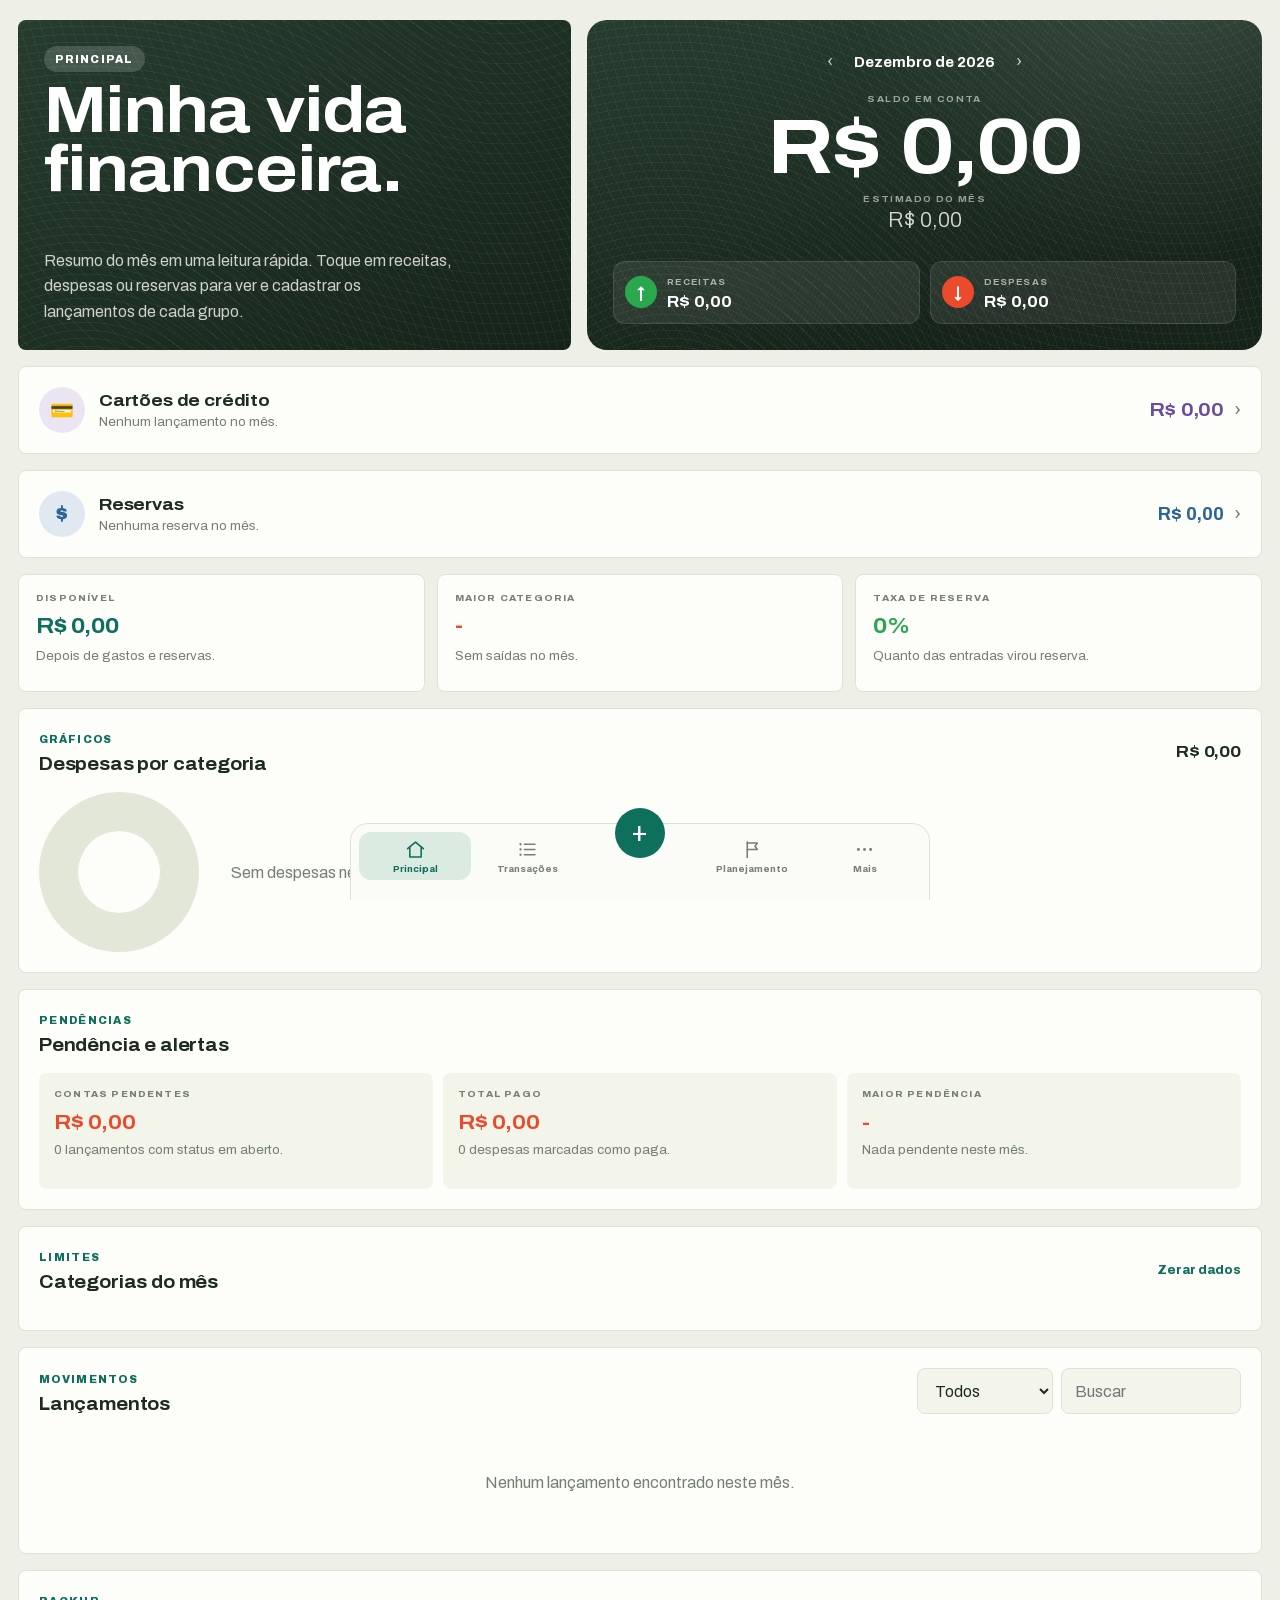
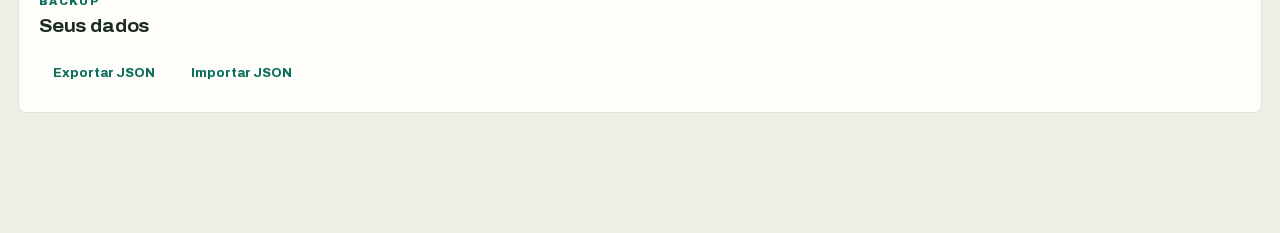
==== index.html @ 90ba1c04 "Add files via upload" ====
<!doctype html>
<html lang="pt-BR">
  <head>
    <meta charset="utf-8" />
    <meta name="viewport" content="width=device-width, initial-scale=1, viewport-fit=cover" />
    <meta name="robots" content="noindex, nofollow" />
    <meta name="theme-color" content="#152218" />
    <title>Carteira Prime — Finanças pessoais</title>
    <link rel="manifest" href="manifest.json" />
    <link rel="apple-touch-icon" href="icon-180.png" />
    <meta name="apple-mobile-web-app-capable" content="yes" />
    <meta name="mobile-web-app-capable" content="yes" />
    <meta name="apple-mobile-web-app-status-bar-style" content="black-translucent" />
    <meta name="apple-mobile-web-app-title" content="Carteira" />
    <link rel="stylesheet" href="fonts/archivo.css" />
    <link rel="stylesheet" href="styles.css" />
  </head>
  <body>
    <main class="app-shell">
      <div class="view" id="homeView">
        <section class="balance-panel" aria-labelledby="balanceTitle">
          <div class="balance-copy">
            <div>
              <span class="kicker">Principal</span>
              <h1 id="balanceTitle">Minha vida financeira.</h1>
            </div>
            <p>Resumo do mês em uma leitura rápida. Toque em receitas, despesas ou reservas para ver e cadastrar os lançamentos de cada grupo.</p>
          </div>

          <div class="balance-card">
            <div class="month-switcher" aria-label="Escolher mês">
              <button id="prevMonth" type="button" aria-label="Mês anterior" title="Mês anterior">
                <span aria-hidden="true">‹</span>
              </button>
              <strong id="currentMonth"></strong>
              <button id="nextMonth" type="button" aria-label="Próximo mês" title="Próximo mês">
                <span aria-hidden="true">›</span>
              </button>
            </div>
            <div class="balance-main">
              <span class="balance-label">Saldo em conta</span>
              <strong class="main-balance" id="netBalance">R$ 0,00</strong>
            </div>
            <div class="estimated-line">
              <span class="balance-label">Estimado do mês</span>
              <strong id="estimatedBalance">R$ 0,00</strong>
            </div>
            <div class="quick-stats">
              <a class="quick-stat income" href="#/receitas">
                <small>Receitas</small>
                <strong id="incomeTotal">R$ 0,00</strong>
              </a>
              <a class="quick-stat expense" href="#/despesas">
                <small>Despesas</small>
                <strong id="expenseTotal">R$ 0,00</strong>
              </a>
            </div>
          </div>
        </section>

        <section class="dashboard">
          <a class="panel overdue-card" id="overdueCard" href="#/atrasadas" aria-labelledby="overdueTitle" hidden>
            <span class="overdue-icon" aria-hidden="true">!</span>
            <div class="overdue-info">
              <h2 id="overdueTitle">Contas em atraso</h2>
              <small id="overdueCount"></small>
            </div>
            <div class="overdue-value">
              <strong id="overdueTotal">R$ 0,00</strong>
              <span aria-hidden="true">›</span>
            </div>
          </a>

          <a class="panel cards-summary" id="cardsCard" href="#/cartoes" aria-labelledby="cardsTitle">
            <span class="cards-summary-icon" aria-hidden="true">💳</span>
            <div class="cards-summary-info">
              <h2 id="cardsTitle">Cartões de crédito</h2>
              <small id="cardsCount">Nenhum lançamento no mês.</small>
            </div>
            <div class="cards-summary-value">
              <strong id="cardsTotal">R$ 0,00</strong>
              <span aria-hidden="true">›</span>
            </div>
          </a>

          <a class="panel reserve-card" id="reserveCard" href="#/reservas" aria-labelledby="reserveTitle">
            <span class="reserve-icon" aria-hidden="true">$</span>
            <div class="reserve-info">
              <h2 id="reserveTitle">Reservas</h2>
              <small id="reserveCount">Nenhuma reserva no mês.</small>
            </div>
            <div class="reserve-value">
              <strong id="reserveTotal">R$ 0,00</strong>
              <span aria-hidden="true">›</span>
            </div>
          </a>

          <div class="metric-grid" aria-label="Resumo financeiro">
            <article class="metric">
              <span>Disponível</span>
              <strong id="availableMetric">R$ 0,00</strong>
              <small>Depois de gastos e reservas.</small>
            </article>
            <article class="metric">
              <span>Maior categoria</span>
              <strong id="topCategoryMetric">-</strong>
              <small id="topCategoryAmount">Sem saídas no mês.</small>
            </article>
            <article class="metric">
              <span>Taxa de reserva</span>
              <strong id="savingsRateMetric">0%</strong>
              <small>Quanto das entradas virou reserva.</small>
            </article>
          </div>

          <section class="panel insights-panel" aria-labelledby="insightsTitle">
            <div class="section-head inline">
              <div>
                <span class="kicker">Gráficos</span>
                <h2 id="insightsTitle">Despesas por categoria</h2>
              </div>
              <strong id="chartTotal">R$ 0,00</strong>
            </div>
            <div class="chart-layout">
              <div class="donut-chart" id="categoryDonut" aria-hidden="true"></div>
              <div class="category-legend" id="categoryLegend"></div>
            </div>
          </section>

          <section class="panel alerts-panel" aria-labelledby="alertsTitle">
            <div class="section-head">
              <span class="kicker">Pendências</span>
              <h2 id="alertsTitle">Pendência e alertas</h2>
            </div>
            <div class="alert-grid" id="alertGrid"></div>
          </section>

          <section class="panel" aria-labelledby="budgetTitle">
            <div class="section-head inline">
              <div>
                <span class="kicker">Limites</span>
                <h2 id="budgetTitle">Categorias do mês</h2>
              </div>
              <button class="text-btn" id="resetSampleBtn" type="button">Zerar dados</button>
            </div>
            <div class="budget-list" id="budgetList"></div>
          </section>

          <section class="panel" aria-labelledby="transactionsTitle">
            <div class="section-head inline">
              <div>
                <span class="kicker">Movimentos</span>
                <h2 id="transactionsTitle">Lançamentos</h2>
              </div>
              <div class="filters">
                <select id="typeFilter" aria-label="Filtrar por tipo">
                  <option value="all">Todos</option>
                  <option value="income">Entradas</option>
                  <option value="expense">Saídas</option>
                  <option value="saving">Reservas</option>
                </select>
                <input id="searchInput" type="search" placeholder="Buscar" aria-label="Buscar lançamento" />
              </div>
            </div>
            <div class="transaction-list" id="transactionList"></div>
          </section>

          <section class="panel" aria-labelledby="backupTitle">
            <div class="section-head">
              <span class="kicker">Backup</span>
              <h2 id="backupTitle">Seus dados</h2>
            </div>
            <div class="backup-actions">
              <button class="ghost-btn" id="exportBtn" type="button">Exportar JSON</button>
              <label class="ghost-btn file-btn" for="importFile">Importar JSON</label>
              <input id="importFile" type="file" accept="application/json,.json" />
            </div>
          </section>
        </section>
      </div>

      <div class="view detail-view" id="detailView" hidden>
        <header class="detail-hero">
          <div class="detail-top">
            <button class="detail-icon-btn" id="detailBack" type="button" aria-label="Voltar para a home">‹</button>
            <h1 class="detail-title" id="detailTitle">Receitas</h1>
            <button class="detail-icon-btn" id="detailFilter" type="button" aria-label="Ordenar e filtrar">
              <svg viewBox="0 0 24 24" aria-hidden="true"><path d="M4 7h16M7 12h10M10 17h4" /></svg>
            </button>
          </div>
          <div class="detail-month" aria-label="Escolher mês">
            <button id="detailPrevMonth" type="button" aria-label="Mês anterior">‹</button>
            <strong id="detailMonthLabel"></strong>
            <button id="detailNextMonth" type="button" aria-label="Próximo mês">›</button>
          </div>
        </header>

        <section class="detail-summary-card">
          <div class="detail-summary">
            <div class="summary-cell">
              <svg class="summary-ic" viewBox="0 0 24 24" aria-hidden="true">
                <rect x="5" y="10.5" width="14" height="9.5" rx="2.4" />
                <path d="M8 10.5V8a4 4 0 0 1 8 0v2.5" />
              </svg>
              <div>
                <span id="detailPendingLabel">Total pendente</span>
                <strong id="detailPending">R$ 0,00</strong>
              </div>
            </div>
            <div class="summary-cell">
              <svg class="summary-ic" viewBox="0 0 24 24" aria-hidden="true">
                <path d="M4 8.5h16v10a1.6 1.6 0 0 1-1.6 1.5H5.6A1.6 1.6 0 0 1 4 18.5z" />
                <path d="M4 8.5 6.6 4h10.8L20 8.5" />
                <path d="M15.5 13.8h2.6" />
              </svg>
              <div>
                <span id="detailPaidLabel">Total recebido</span>
                <strong id="detailPaid" class="paid-total">R$ 0,00</strong>
              </div>
            </div>
          </div>
        </section>

        <div class="detail-breakdown" id="detailBreakdown" hidden></div>
        <div class="entry-list" id="detailList"></div>
      </div>
    </main>

    <nav class="bottom-nav" aria-label="Navegação do app">
      <a class="active" id="navHome" href="#/">
        <svg viewBox="0 0 24 24" aria-hidden="true"><path d="M3 11 12 3.5 21 11" /><path d="M5.5 9.8V20.5h13V9.8" /></svg>
        Principal
      </a>
      <a href="#transactionsTitle">
        <svg viewBox="0 0 24 24" aria-hidden="true"><path d="M8.5 6h12M8.5 12h12M8.5 18h12" /><circle cx="4" cy="6" r="1.3" /><circle cx="4" cy="12" r="1.3" /><circle cx="4" cy="18" r="1.3" /></svg>
        Transações
      </a>
      <button class="add-action" id="navAddBtn" type="button" aria-label="Adicionar lançamento">+</button>
      <a href="#budgetTitle">
        <svg viewBox="0 0 24 24" aria-hidden="true"><path d="M6 21V3.5" /><path d="M6 4.5h11.5l-2.6 3.75 2.6 3.75H6" /></svg>
        Planejamento
      </a>
      <a href="#insightsTitle">
        <svg viewBox="0 0 24 24" aria-hidden="true"><circle cx="5" cy="12" r="1.7" /><circle cx="12" cy="12" r="1.7" /><circle cx="19" cy="12" r="1.7" /></svg>
        Mais
      </a>
    </nav>

    <div class="sheet-backdrop" id="entrySheet" hidden>
      <div class="sheet" role="dialog" aria-modal="true" aria-labelledby="entryTitle">
        <div class="sheet-head">
          <h2 id="entryTitle">Nova receita</h2>
          <button class="sheet-close" id="entryCloseBtn" type="button" aria-label="Fechar">×</button>
        </div>
        <form id="transactionForm">
          <input id="editingId" name="editingId" type="hidden" />

          <label>
            Descrição
            <input id="description" name="description" type="text" placeholder="Ex: Mercado, salário, aluguel" required />
          </label>

          <div class="form-row">
            <label>
              Valor
              <input id="amount" name="amount" type="number" min="0.01" step="0.01" placeholder="0,00" required />
            </label>
            <label>
              Data
              <input id="date" name="date" type="date" required />
            </label>
          </div>

          <div class="picker-field">
            <span class="field-label">Categoria</span>
            <button type="button" class="category-trigger" id="categoryTrigger" aria-haspopup="dialog">
              <span class="category-dot" id="categoryTriggerDot" aria-hidden="true"></span>
              <span id="categoryTriggerName" class="is-placeholder">Selecione uma categoria</span>
              <span class="trigger-caret" aria-hidden="true">›</span>
            </button>
          </div>
          <input id="category" name="category" type="hidden" />

          <label>
            Observação
            <input id="note" name="note" type="text" placeholder="Opcional" />
          </label>

          <div class="recur-field">
            <span class="field-label">Como repete</span>
            <div class="segmented recur-seg" role="group" aria-label="Repetição do lançamento">
              <button type="button" data-recur="single" class="active">Única</button>
              <button type="button" data-recur="fixed">Fixa</button>
              <button type="button" data-recur="installment">Parcelada</button>
            </div>
          </div>
          <input id="recurrence" name="recurrence" type="hidden" value="single" />

          <div class="inst-field" id="instField" hidden>
            <span class="field-label">Parcelas</span>
            <div class="stepper">
              <button type="button" id="instMinus" aria-label="Menos uma parcela">−</button>
              <strong id="instCount">12</strong>
              <span>x</span>
              <button type="button" id="instPlus" aria-label="Mais uma parcela">+</button>
            </div>
          </div>

          <p class="recur-hint" id="recurHint">Lançamento só neste mês.</p>

          <div class="form-actions">
            <button class="primary-btn" id="submitTransactionBtn" type="submit">Adicionar lançamento</button>
          </div>
        </form>
      </div>
    </div>

    <div class="sheet-backdrop" id="chooserSheet" hidden>
      <div class="sheet chooser" role="dialog" aria-modal="true" aria-labelledby="chooserTitle">
        <div class="sheet-head">
          <h2 id="chooserTitle">O que você quer lançar?</h2>
          <button class="sheet-close" id="chooserCloseBtn" type="button" aria-label="Fechar">×</button>
        </div>
        <div class="chooser-options">
          <button type="button" data-new="income"><span class="income-tone">↑</span>Receita</button>
          <button type="button" data-new="expense"><span class="expense-tone">↓</span>Despesa</button>
          <button type="button" data-new="saving"><span class="saving-tone">$</span>Reserva</button>
        </div>
      </div>
    </div>

    <div class="sheet-backdrop" id="sortSheet" hidden>
      <div class="sheet sort-sheet" role="dialog" aria-modal="true" aria-labelledby="sortSheetTitle">
        <div class="sheet-head">
          <h2 id="sortSheetTitle">Ordenar</h2>
          <button class="sheet-close" id="sortCloseBtn" type="button" aria-label="Fechar">×</button>
        </div>
        <div class="sort-options" id="sortOptions"></div>
      </div>
    </div>

    <div class="sheet-backdrop" id="confirmSheet" hidden>
      <div class="sheet confirm-sheet" role="dialog" aria-modal="true" aria-labelledby="confirmTitle">
        <div class="sheet-head">
          <h2 id="confirmTitle">Confirmar pagamento?</h2>
          <button class="sheet-close" id="confirmCloseBtn" type="button" aria-label="Fechar">×</button>
        </div>
        <p class="confirm-desc" id="confirmDesc">Confira os dados antes de marcar como pago.</p>
        <div class="confirm-detail" id="confirmDetail"></div>
        <div class="form-actions confirm-actions">
          <button class="primary-btn" id="confirmOkBtn" type="button">Confirmar</button>
          <button class="secondary-btn" id="confirmCancelBtn" type="button">Cancelar</button>
        </div>
      </div>
    </div>

    <div class="sheet-backdrop" id="categorySheet" hidden>
      <div class="sheet category-sheet" role="dialog" aria-modal="true" aria-labelledby="categorySheetTitle">
        <div class="sheet-head">
          <h2 id="categorySheetTitle">Escolher categoria</h2>
          <button class="sheet-close" id="categoryCloseBtn" type="button" aria-label="Fechar">×</button>
        </div>
        <form id="newCategoryForm" class="new-category">
          <input id="newCategoryInput" type="text" placeholder="Nova categoria" autocomplete="off" aria-label="Nome da nova categoria" />
          <button class="primary-btn new-category-btn" type="submit">Criar</button>
        </form>
        <div class="category-options" id="categoryOptions"></div>
      </div>
    </div>

    <div class="toast" id="toast" role="status" aria-live="polite"></div>
    <script src="budget-data.js"></script>
    <script src="app.js"></script>
    <script>
      if ("serviceWorker" in navigator) {
        window.addEventListener("load", () => {
          navigator.serviceWorker.register("sw.js").catch(() => {});
        });
      }
    </script>
  </body>
</html>
---- fonts/archivo.css ----
/* vietnamese */
@font-face {
  font-family: 'Archivo';
  font-style: normal;
  font-weight: 100 900;
  font-stretch: 62% 125%;
  font-display: swap;
  src: url(archivo-1.woff2) format('woff2');
  unicode-range: U+0102-0103, U+0110-0111, U+0128-0129, U+0168-0169, U+01A0-01A1, U+01AF-01B0, U+0300-0301, U+0303-0304, U+0308-0309, U+0323, U+0329, U+1EA0-1EF9, U+20AB;
}
/* latin-ext */
@font-face {
  font-family: 'Archivo';
  font-style: normal;
  font-weight: 100 900;
  font-stretch: 62% 125%;
  font-display: swap;
  src: url(archivo-2.woff2) format('woff2');
  unicode-range: U+0100-02BA, U+02BD-02C5, U+02C7-02CC, U+02CE-02D7, U+02DD-02FF, U+0304, U+0308, U+0329, U+1D00-1DBF, U+1E00-1E9F, U+1EF2-1EFF, U+2020, U+20A0-20AB, U+20AD-20C0, U+2113, U+2C60-2C7F, U+A720-A7FF;
}
/* latin */
@font-face {
  font-family: 'Archivo';
  font-style: normal;
  font-weight: 100 900;
  font-stretch: 62% 125%;
  font-display: swap;
  src: url(archivo-3.woff2) format('woff2');
  unicode-range: U+0000-00FF, U+0131, U+0152-0153, U+02BB-02BC, U+02C6, U+02DA, U+02DC, U+0304, U+0308, U+0329, U+2000-206F, U+20AC, U+2122, U+2191, U+2193, U+2212, U+2215, U+FEFF, U+FFFD;
}
---- styles.css ----
:root {
  color-scheme: light;
  /* Paleta "papel-moeda": tons de impressão das cédulas do Real */
  --bg: #eef0e7;
  --surface: #fdfdfa;
  --surface-2: #f3f5eb;
  --ink: #1d2b22;
  --muted: #75816f;
  --line: #dfe3d2;
  --brand: #0e6f5c;
  --brand-dark: #0a5244;
  --brand-soft: #dcebe2;
  --green: #29a84e;
  --green-dark: #1d8a3f;
  --green-soft: #dcf1e0;
  --red: #ec4a2c;
  --red-dark: #c93a1f;
  --red-soft: #fbe3db;
  --blue: #2c6399;
  --blue-dark: #214973;
  --blue-soft: #e0e9f2;
  --purple: #6a4d9e;
  --purple-dark: #523a78;
  --purple-soft: #ebe5f3;
  --orange: #b07c2a;
  --hero-ink: #263c2e;
  --hero-ink-2: #152218;
  /* Guilloché: anéis de gravura de segurança, dois centros deslocados */
  --guilloche:
    repeating-radial-gradient(circle at 12% 135%, transparent 0 7px, rgba(255, 255, 255, .05) 7px 8px),
    repeating-radial-gradient(circle at 88% -35%, transparent 0 9px, rgba(255, 255, 255, .045) 9px 10px);
  --shadow: none;
  --safe-top: max(54px, env(safe-area-inset-top));
  --safe-bottom: max(16px, env(safe-area-inset-bottom));
}

* { box-sizing: border-box; }
html {
  scroll-behavior: smooth;
  scrollbar-width: none;
}
html::-webkit-scrollbar, body::-webkit-scrollbar { width: 0; height: 0; display: none; }
body {
  margin: 0;
  min-height: 100vh;
  background: var(--bg);
  color: var(--ink);
  font-family: "Archivo", ui-sans-serif, system-ui, -apple-system, BlinkMacSystemFont, "Segoe UI", sans-serif;
  font-variant-numeric: tabular-nums;
  --accent: var(--brand);
  --accent-dark: var(--brand-dark);
  --accent-soft: var(--brand-soft);
}

body[data-section="income"] { --accent: var(--green); --accent-dark: var(--green-dark); --accent-soft: var(--green-soft); }
body[data-section="expense"] { --accent: var(--red); --accent-dark: var(--red-dark); --accent-soft: var(--red-soft); }
body[data-section="saving"] { --accent: var(--blue); --accent-dark: var(--blue-dark); --accent-soft: var(--blue-soft); }
body[data-section="cards"] { --accent: var(--purple); --accent-dark: var(--purple-dark); --accent-soft: var(--purple-soft); }
body[data-section="overdue"] { --accent: var(--red); --accent-dark: var(--red-dark); --accent-soft: var(--red-soft); }

button, input, select { font: inherit; }
button, select { cursor: pointer; }
button { color: inherit; }
a { color: inherit; text-decoration: none; }

.month-switcher {
  display: flex;
  justify-content: center;
  align-items: center;
  gap: 2px;
  margin-bottom: 8px;
  color: white;
}

.month-switcher button {
  display: grid;
  place-items: center;
  width: 32px;
  height: 32px;
  border: 0;
  border-radius: 50%;
  background: transparent;
  color: rgba(255, 255, 255, .75);
  font-size: 1.1rem;
}

.month-switcher button:hover { background: rgba(255, 255, 255, .14); }
.month-switcher strong { padding: 0 6px; text-align: center; font-size: .95rem; font-weight: 700; }

.ghost-btn, .primary-btn, .text-btn {
  border: 0;
  font-weight: 760;
}

.ghost-btn {
  display: inline-flex;
  align-items: center;
  justify-content: center;
  min-height: 38px;
  padding: 0 14px;
  border-radius: 999px;
  background: var(--surface);
  color: var(--accent);
  font-size: .8rem;
}

.ghost-btn:hover { background: var(--accent); color: white; }
.file-btn input, #importFile { position: absolute; width: 1px; height: 1px; opacity: 0; pointer-events: none; }

.app-shell {
  width: min(1260px, calc(100% - 36px));
  margin: 0 auto;
  padding: 20px 0 calc(104px + var(--safe-bottom));
}

.backup-actions {
  display: flex;
  flex-wrap: wrap;
  gap: 8px;
}

.balance-panel {
  display: grid;
  grid-template-columns: minmax(0, .82fr) minmax(390px, 1fr);
  gap: 16px;
  align-items: stretch;
  margin-bottom: 16px;
}

.balance-copy {
  min-height: 330px;
  display: flex;
  flex-direction: column;
  justify-content: space-between;
  padding: 26px;
  border-radius: 8px;
  overflow: hidden;
  color: white;
  background:
    var(--guilloche),
    linear-gradient(150deg, var(--hero-ink) 0%, var(--hero-ink-2) 100%);
}

.balance-copy p {
  max-width: 410px;
  margin: 18px 0 0;
  color: rgba(255,255,255,.78);
  line-height: 1.58;
}

.kicker {
  display: inline-flex;
  width: max-content;
  margin-bottom: 10px;
  color: var(--accent);
  font-size: .68rem;
  font-weight: 850;
  letter-spacing: .12em;
  text-transform: uppercase;
}

.balance-copy .kicker {
  padding: 7px 11px;
  border-radius: 999px;
  background: rgba(255,255,255,.16);
  color: white;
}

h1, h2 { margin: 0; letter-spacing: 0; }
h1 {
  max-width: 560px;
  font-size: clamp(2.5rem, 5vw, 5.2rem);
  line-height: .92;
}

.balance-card, .entry-panel, .panel, .metric {
  border: 1px solid var(--line);
  border-radius: 8px;
  background: var(--surface);
  box-shadow: var(--shadow);
}

.balance-card {
  position: relative;
  min-height: 330px;
  display: flex;
  flex-direction: column;
  justify-content: space-between;
  padding: 26px;
  overflow: hidden;
  border: 0;
  border-radius: 20px;
  color: white;
  background:
    var(--guilloche),
    radial-gradient(circle at 85% -20%, rgba(255, 255, 255, .1), transparent 45%),
    linear-gradient(165deg, var(--hero-ink) 0%, var(--hero-ink-2) 80%);
}

.balance-card::before {
  content: "";
  position: absolute;
  inset: 0;
  background: repeating-linear-gradient(115deg, transparent 0 3px, rgba(255, 255, 255, .025) 3px 4px);
  pointer-events: none;
}

.balance-card > * { position: relative; }

.balance-card-top {
  display: flex;
  justify-content: center;
  gap: 16px;
  color: rgba(255, 255, 255, .58);
  font-size: .64rem;
  font-weight: 700;
  text-transform: uppercase;
  letter-spacing: .14em;
}

.balance-card-top strong { color: rgba(255, 255, 255, .92); }
.main-balance {
  display: block;
  margin: 20px 0 6px;
  text-align: center;
  font-size: clamp(3rem, 6vw, 5rem);
  line-height: .95;
  font-weight: 700;
  font-stretch: 116%;
  letter-spacing: -0.015em;
}

.eye-btn {
  align-self: center;
  display: grid;
  place-items: center;
  width: 36px;
  height: 28px;
  border: 0;
  border-radius: 999px;
  background: transparent;
  color: rgba(255, 255, 255, .55);
  font-size: 1.2rem;
}

.balance-meter {
  display: none;
}

.balance-main { display: grid; gap: 8px; justify-items: center; }
.balance-main .main-balance { margin: 0; }
.balance-label {
  color: rgba(255, 255, 255, .55);
  font-size: .62rem;
  font-weight: 700;
  text-transform: uppercase;
  letter-spacing: .14em;
}

.estimated-line {
  display: grid;
  gap: 4px;
  justify-items: center;
  margin: 0;
}
.estimated-line strong { font-size: 1.35rem; font-weight: 300; color: rgba(255, 255, 255, .82); }

.quick-stats {
  display: grid;
  grid-template-columns: repeat(2, 1fr);
  gap: 10px;
  margin: 22px 0 0;
}

.quick-stat {
  position: relative;
  display: grid;
  gap: 6px;
  padding: 16px 12px 14px 54px;
  border-radius: 12px;
  background: rgba(255, 255, 255, .08);
  box-shadow: inset 0 0 0 1px rgba(255, 255, 255, .1);
  transition: background .15s ease;
}

.quick-stat:hover { background: rgba(255, 255, 255, .15); }

.quick-stat::before {
  content: "↑";
  position: absolute;
  left: 12px;
  top: 50%;
  width: 32px;
  height: 32px;
  display: grid;
  place-items: center;
  border-radius: 50%;
  transform: translateY(-50%);
  background: var(--green);
  color: white;
  font-weight: 900;
}

.quick-stat.expense::before { content: "↓"; background: var(--red); }
.quick-stat.saving::before { content: "$"; background: var(--blue); }

.quick-stat small {
  color: rgba(255, 255, 255, .6);
  font-size: .6rem;
  font-weight: 700;
  text-transform: uppercase;
  letter-spacing: .12em;
}
.quick-stat strong { font-weight: 700; font-stretch: 110%; }

.content-grid {
  display: grid;
  grid-template-columns: minmax(310px, 360px) minmax(0, 1fr);
  gap: 16px;
  align-items: start;
}

.entry-panel {
  position: sticky;
  top: 90px;
  padding: 20px;
}

.section-head { margin-bottom: 18px; }
.section-head h2 { font-size: 1.1rem; }
.section-head.inline {
  display: flex;
  justify-content: space-between;
  align-items: center;
  gap: 16px;
}

form { display: grid; gap: 14px; }
label {
  display: grid;
  gap: 8px;
  color: #48584c;
  font-size: .76rem;
  font-weight: 700;
}

input, select {
  width: 100%;
  min-height: 46px;
  border: 1px solid var(--line);
  border-radius: 8px;
  background: var(--surface-2);
  color: var(--ink);
  outline: none;
  padding: 0 13px;
}

input:focus, select:focus {
  border-color: var(--accent);
  box-shadow: 0 0 0 4px var(--accent-soft);
}

.form-row { display: grid; grid-template-columns: 1fr 1fr; gap: 10px; }

.segmented {
  display: grid;
  grid-template-columns: repeat(3, 1fr);
  gap: 4px;
  padding: 4px;
  border-radius: 999px;
  background: var(--surface-2);
}

.segmented button {
  min-height: 38px;
  border: 0;
  border-radius: 999px;
  background: transparent;
  color: var(--muted);
  font-size: .74rem;
  font-weight: 820;
}

.segmented button.active {
  background: var(--accent);
  color: white;
}

.primary-btn {
  min-height: 48px;
  border-radius: 999px;
  background: var(--accent);
  color: white;
}

.primary-btn:hover { background: var(--accent-dark); }
.text-btn { padding: 0; background: transparent; color: var(--accent); font-size: .8rem; }

.form-actions {
  display: grid;
  grid-template-columns: 1fr;
  gap: 8px;
}

.secondary-btn {
  min-height: 42px;
  border: 0;
  border-radius: 999px;
  background: var(--accent-soft);
  color: var(--accent);
  font-weight: 700;
}

.secondary-btn[hidden] { display: none; }

.field-label { color: #48584c; font-size: .76rem; font-weight: 700; }
.recur-field, .inst-field { display: grid; gap: 8px; }
.inst-field[hidden] { display: none; }
.recur-hint { margin: -2px 0 0; color: var(--muted); font-size: .74rem; }

.stepper {
  justify-self: start;
  display: inline-flex;
  align-items: center;
  gap: 14px;
  padding: 5px 12px;
  border: 1px solid var(--line);
  border-radius: 999px;
  background: var(--surface-2);
}

.stepper button {
  display: grid;
  place-items: center;
  width: 32px;
  height: 32px;
  border: 0;
  border-radius: 50%;
  background: var(--surface);
  color: var(--accent);
  font-size: 1.25rem;
  line-height: 1;
}

.stepper strong { min-width: 1.6em; text-align: center; font-size: 1.05rem; }
.stepper span { color: var(--muted); }

.confirm-desc { margin: 0 0 14px; color: var(--muted); }
.confirm-detail {
  display: grid;
  gap: 4px;
  margin-bottom: 16px;
  padding: 14px;
  border: 1px solid var(--line);
  border-radius: 14px;
  background: var(--surface-2);
}
.confirm-detail strong { font-size: 1rem; }
.confirm-detail span { color: var(--muted); font-size: .8rem; }
.confirm-detail em { margin-top: 4px; font-style: normal; font-weight: 800; font-size: 1.15rem; }
.confirm-detail em.income { color: var(--green); }
.confirm-detail em.expense { color: var(--red); }
.confirm-detail em.saving { color: var(--blue); }
.confirm-detail[hidden] { display: none; }
.confirm-desc[hidden] { display: none; }
.confirm-actions { grid-template-columns: 1fr; gap: 8px; }

.primary-btn.danger { background: var(--red); }
.primary-btn.danger:hover { background: var(--red-dark); }

.picker-field { display: grid; gap: 8px; }

.category-trigger {
  display: flex;
  align-items: center;
  gap: 10px;
  width: 100%;
  min-height: 46px;
  padding: 0 12px;
  border: 1px solid var(--line);
  border-radius: 8px;
  background: var(--surface-2);
  color: var(--ink);
  text-align: left;
}

.category-trigger .category-dot { width: 27px; height: 27px; font-size: .78rem; }
.category-trigger .category-dot[hidden] { display: none; }
#categoryTriggerName { flex: 1; min-width: 0; overflow: hidden; text-overflow: ellipsis; white-space: nowrap; font-weight: 600; }
#categoryTriggerName.is-placeholder { color: var(--muted); font-weight: 500; }
.trigger-caret { color: var(--muted); font-size: 1.3rem; line-height: 1; }

.new-category {
  display: grid;
  grid-template-columns: minmax(0, 1fr) auto;
  gap: 8px;
  margin-bottom: 14px;
}
.new-category input { min-height: 46px; }
.new-category-btn { min-height: 46px; padding: 0 20px; }

.category-options {
  display: grid;
  gap: 6px;
  max-height: 46vh;
  overflow: auto;
}

.category-option {
  display: flex;
  align-items: center;
  min-height: 54px;
  padding-right: 6px;
  border: 1px solid var(--line);
  border-radius: 12px;
  background: var(--surface);
}

.category-pick {
  flex: 1;
  min-width: 0;
  display: flex;
  align-items: center;
  gap: 12px;
  min-height: 54px;
  padding: 0 4px 0 12px;
  border: 0;
  background: transparent;
  color: var(--ink);
  text-align: left;
  font-weight: 600;
}

.category-pick .category-dot { width: 36px; height: 36px; font-size: .85rem; }
.category-option-name { flex: 1; min-width: 0; overflow: hidden; text-overflow: ellipsis; white-space: nowrap; }
.category-option-check { color: var(--accent); font-weight: 800; opacity: 0; }
.category-option.is-selected { border-color: var(--accent); background: var(--accent-soft); }
.category-option.is-selected .category-option-check { opacity: 1; }

.cat-menu {
  flex: none;
  display: grid;
  place-items: center;
  width: 34px;
  height: 34px;
  border: 0;
  border-radius: 50%;
  background: transparent;
  color: var(--muted);
  font-size: 1.25rem;
  line-height: 1;
}
.cat-menu:hover { background: var(--surface-2); color: var(--ink); }

.category-option.is-menu { gap: 8px; padding: 0 6px 0 12px; }
.category-option.is-menu .category-dot { flex: none; width: 30px; height: 30px; font-size: .78rem; }
.category-option.is-menu .category-option-name { flex: 1; min-width: 0; overflow: hidden; text-overflow: ellipsis; white-space: nowrap; font-weight: 600; }

.cat-action {
  flex: none;
  min-height: 32px;
  padding: 0 12px;
  border: 0;
  border-radius: 999px;
  background: var(--surface-2);
  color: var(--ink);
  font-weight: 700;
  font-size: .76rem;
}
.cat-action.danger { color: var(--red); }

.category-edit-row {
  display: flex;
  align-items: center;
  gap: 8px;
  min-height: 54px;
  padding: 0 8px 0 10px;
  border: 1px solid var(--accent);
  border-radius: 12px;
  background: var(--surface);
}
.cat-edit-input { flex: 1; min-width: 0; min-height: 40px; }
.cat-save {
  flex: none;
  min-height: 36px;
  padding: 0 15px;
  border: 0;
  border-radius: 999px;
  background: var(--accent);
  color: #fff;
  font-weight: 700;
  font-size: .8rem;
}
.cat-cancel {
  flex: none;
  width: 34px;
  height: 34px;
  border: 0;
  border-radius: 50%;
  background: transparent;
  color: var(--muted);
  font-size: 1.2rem;
}

.category-option.is-confirm { gap: 8px; padding: 0 8px 0 12px; }
.cat-confirm-text { flex: 1; min-width: 0; font-size: .82rem; color: var(--ink); }
.cat-confirm-yes, .cat-confirm-no {
  flex: none;
  min-height: 34px;
  padding: 0 13px;
  border: 0;
  border-radius: 999px;
  font-weight: 700;
  font-size: .78rem;
}
.cat-confirm-yes { background: var(--red); color: #fff; }
.cat-confirm-no { background: var(--surface-2); color: var(--muted); }

.dashboard { display: grid; gap: 16px; min-width: 0; }

.income-tone { background: var(--green-soft) !important; color: var(--green) !important; }
.expense-tone { background: var(--red-soft) !important; color: var(--red) !important; }
.saving-tone { background: var(--blue-soft) !important; color: var(--blue) !important; }

.metric-grid { display: grid; grid-template-columns: repeat(3, minmax(0, 1fr)); gap: 12px; }
.metric { min-height: 118px; padding: 17px; box-shadow: var(--shadow); }
.metric span { display: block; margin-bottom: 12px; color: var(--muted); font-size: .73rem; font-weight: 760; }
.metric strong { display: block; overflow-wrap: anywhere; font-size: 1.35rem; line-height: 1.1; }
.metric small { display: block; margin-top: 8px; color: var(--muted); line-height: 1.4; }

.metric:nth-child(1) strong { color: var(--brand); }
.metric:nth-child(2) strong { color: var(--red); }
.metric:nth-child(3) strong { color: var(--green); }

.panel { padding: 20px; box-shadow: var(--shadow); }

.insights-panel {
  background: var(--surface);
}

.chart-layout {
  display: grid;
  grid-template-columns: 170px minmax(0, 1fr);
  gap: 22px;
  align-items: center;
}

.donut-chart {
  position: relative;
  width: 160px;
  aspect-ratio: 1;
  border-radius: 50%;
  background: conic-gradient(var(--blue), var(--green), var(--orange), var(--red), var(--purple));
}

.donut-chart::after {
  content: "";
  position: absolute;
  inset: 38px;
  border-radius: 50%;
  background: var(--surface);
  box-shadow: inset 0 0 0 1px var(--line);
}

.category-legend {
  display: grid;
  gap: 10px;
}

.legend-item {
  display: grid;
  grid-template-columns: 10px minmax(0, 1fr) auto;
  align-items: center;
  gap: 9px;
  color: #5b6857;
  font-size: .82rem;
}

.legend-item i {
  width: 10px;
  height: 10px;
  border-radius: 50%;
}

.legend-item span {
  overflow: hidden;
  text-overflow: ellipsis;
  white-space: nowrap;
}

.legend-item strong { color: var(--ink); }
.empty-inline { margin: 0; color: var(--muted); }

.alert-grid {
  display: grid;
  grid-template-columns: repeat(3, minmax(0, 1fr));
  gap: 10px;
}

.alert-card {
  min-height: 116px;
  padding: 15px;
  border-radius: 8px;
  background: var(--surface-2);
}

.alert-card span { display: block; color: var(--muted); font-size: .74rem; font-weight: 760; }
.alert-card strong { display: block; margin-top: 12px; font-size: 1.25rem; color: var(--red); }
.alert-card small { display: block; margin-top: 8px; color: var(--muted); line-height: 1.4; }

.budget-list {
  display: grid;
  grid-template-columns: repeat(2, minmax(0, 1fr));
  gap: 10px;
}

.budget-item {
  display: grid;
  grid-template-columns: 42px minmax(0, 1fr);
  gap: 12px;
  align-items: center;
  min-height: 92px;
  padding: 13px;
  border-radius: 8px;
  background: var(--surface-2);
}

.category-dot {
  display: grid;
  place-items: center;
  width: 42px;
  height: 42px;
  border-radius: 50%;
  background: var(--tint);
  color: var(--tone);
  font-weight: 850;
}

.budget-main { min-width: 0; }
.budget-main strong {
  display: block;
  min-height: 2.25em;
  margin-bottom: 8px;
  font-size: .84rem;
  line-height: 1.15;
}

.progress {
  height: 7px;
  overflow: hidden;
  border-radius: 999px;
  background: #e4e8d7;
}

.progress span {
  display: block;
  width: min(var(--progress), 100%);
  height: 100%;
  border-radius: inherit;
  background: var(--tone);
}

.budget-values {
  grid-column: 2;
  text-align: left;
  color: var(--muted);
  font-size: .77rem;
}

.budget-values strong { color: var(--ink); }

.item-actions {
  display: flex;
  align-items: center;
  gap: 6px;
}

.budget-item .item-actions {
  grid-column: 1 / -1;
  justify-content: flex-end;
}

.edit-btn {
  min-height: 30px;
  padding: 0 10px;
  border: 0;
  border-radius: 999px;
  background: var(--accent-soft);
  color: var(--accent);
  font-size: .72rem;
  font-weight: 700;
}

.edit-btn:hover {
  background: var(--accent);
  color: white;
}

.filters {
  display: flex;
  gap: 8px;
  align-items: center;
}

.filters select { width: 136px; }
.filters input { width: 180px; }

.transaction-list {
  display: grid;
  gap: 8px;
}

.transaction {
  display: grid;
  grid-template-columns: 44px minmax(0, 1fr) auto auto auto;
  gap: 11px;
  align-items: center;
  min-height: 70px;
  padding: 11px 8px;
  border-bottom: 1px solid var(--line);
}

.transaction:last-child { border-bottom: 0; }
.transaction-info { min-width: 0; }
.transaction-info strong {
  display: block;
  overflow: hidden;
  text-overflow: ellipsis;
  white-space: nowrap;
  font-size: .92rem;
}

.transaction-info span {
  display: block;
  margin-top: 4px;
  color: var(--muted);
  font-size: .73rem;
}

.transaction-amount { text-align: right; font-weight: 840; }
.transaction-amount.income { color: var(--green); }
.transaction-amount.expense { color: var(--red); }
.transaction-amount.saving { color: var(--blue); }

.status-badge {
  justify-self: end;
  min-width: 34px;
  padding: 5px 8px;
  border-radius: 999px;
  background: #ecefe0;
  color: #6d7a68;
  text-align: center;
  font-size: .67rem;
  font-weight: 800;
}

.status-badge.is-empty { visibility: hidden; }

.delete-btn {
  display: grid;
  place-items: center;
  width: 34px;
  height: 34px;
  border: 0;
  border-radius: 50%;
  background: transparent;
  color: #a9b3a2;
  font-size: 1.1rem;
}

.delete-btn:hover { background: var(--red-soft); color: var(--red); }
.transaction-actions { justify-content: flex-end; }
.empty-state { padding: 26px 0; color: var(--muted); text-align: center; }

.bottom-nav {
  position: fixed;
  z-index: 30;
  left: 50%;
  bottom: 0;
  transform: translateX(-50%);
  display: grid;
  grid-template-columns: repeat(5, minmax(0, 1fr));
  align-items: start;
  width: min(580px, 100%);
  padding: 8px 8px calc(4px + var(--safe-bottom));
  border: 1px solid var(--line);
  border-bottom: 0;
  border-radius: 18px 18px 0 0;
  background: rgba(251, 252, 247, .96);
  backdrop-filter: blur(18px);
}

.bottom-nav a {
  display: grid;
  justify-items: center;
  gap: 4px;
  padding: 7px 2px 6px;
  border-radius: 12px;
  color: var(--muted);
  font-size: .6rem;
  font-weight: 740;
  text-align: center;
}

.bottom-nav svg {
  width: 21px;
  height: 21px;
  fill: none;
  stroke: currentColor;
  stroke-width: 1.8;
  stroke-linecap: round;
  stroke-linejoin: round;
}

.bottom-nav svg circle { fill: currentColor; stroke: none; }

.bottom-nav a.active { color: var(--accent); background: var(--accent-soft); }
.bottom-nav .add-action {
  border: 0;
  width: 50px;
  height: 50px;
  min-height: 50px;
  margin: -24px auto 0;
  border-radius: 50%;
  background: var(--accent);
  color: white;
  font-size: 1.7rem;
  line-height: 1;
}

.toast {
  position: fixed;
  z-index: 40;
  left: 50%;
  bottom: calc(96px + var(--safe-bottom));
  transform: translate(-50%, 18px);
  padding: 12px 17px;
  border-radius: 999px;
  background: rgba(21, 34, 24, .94);
  color: white;
  opacity: 0;
  pointer-events: none;
  font-size: .82rem;
  transition: .2s ease;
}

.toast.show { opacity: 1; transform: translate(-50%, 0); }

.view[hidden] { display: none; }

body.detail-mode { background: var(--bg); }
body.sheet-open { overflow: hidden; }

.detail-view {
  --theme: var(--brand);
  --theme-dark: var(--brand-dark);
  --theme-soft: var(--brand-soft);
  max-width: 640px;
  margin: 0 auto;
}

body.detail-mode .app-shell { padding-top: 0; }

.detail-view[data-type="income"] {
  --theme: var(--green);
  --theme-dark: var(--green-dark);
  --theme-soft: var(--green-soft);
}

.detail-view[data-type="expense"] {
  --theme: var(--red);
  --theme-dark: var(--red-dark);
  --theme-soft: var(--red-soft);
}

.detail-view[data-type="saving"] {
  --theme: var(--blue);
  --theme-dark: var(--blue-dark);
  --theme-soft: var(--blue-soft);
}

.detail-view[data-type="cards"] {
  --theme: var(--purple);
  --theme-dark: var(--purple-dark);
  --theme-soft: var(--purple-soft);
}

.detail-view[data-type="overdue"] {
  --theme: var(--red);
  --theme-dark: var(--red-dark);
  --theme-soft: var(--red-soft);
}

.overdue-card {
  display: flex;
  align-items: center;
  gap: 14px;
  border-color: var(--red);
  background: var(--red-soft);
  transition: transform .15s ease;
}
.overdue-card[hidden] { display: none; }
.overdue-card:hover { transform: translateY(-2px); }

.overdue-icon {
  flex: none;
  display: grid;
  place-items: center;
  width: 46px;
  height: 46px;
  border-radius: 50%;
  background: var(--red);
  color: #fff;
  font-weight: 900;
  font-size: 1.4rem;
}

.overdue-info { flex: 1; min-width: 0; }
.overdue-info h2 { font-size: 1.05rem; color: var(--red-dark); }
.overdue-info small { display: block; margin-top: 4px; color: var(--red-dark); opacity: .85; }
.overdue-value { display: flex; align-items: center; gap: 10px; }
.overdue-value strong { font-size: 1.15rem; color: var(--red); }
.overdue-value span { color: var(--red); font-size: 1.3rem; }

.reserve-card {
  display: flex;
  align-items: center;
  gap: 14px;
  transition: transform .15s ease;
}
.reserve-card:hover { transform: translateY(-2px); }
.reserve-icon {
  flex: none;
  display: grid;
  place-items: center;
  width: 46px;
  height: 46px;
  border-radius: 50%;
  background: var(--blue-soft);
  color: var(--blue);
  font-weight: 900;
  font-size: 1.2rem;
}
.reserve-info { flex: 1; min-width: 0; }
.reserve-info h2 { font-size: 1.05rem; }
.reserve-info small { display: block; margin-top: 4px; color: var(--muted); }
.reserve-value { display: flex; align-items: center; gap: 10px; }
.reserve-value strong { font-size: 1.15rem; color: var(--blue); }
.reserve-value span { color: var(--muted); font-size: 1.3rem; }

.cards-summary {
  display: flex;
  align-items: center;
  gap: 14px;
  transition: transform .15s ease, box-shadow .15s ease;
}

.cards-summary:hover {
  transform: translateY(-2px);
}

.cards-summary-icon {
  flex: none;
  display: grid;
  place-items: center;
  width: 46px;
  height: 46px;
  border-radius: 50%;
  background: var(--purple-soft);
  font-size: 1.2rem;
}

.cards-summary-info { min-width: 0; flex: 1; }
.cards-summary-info h2 { font-size: 1.05rem; }
.cards-summary-info small { display: block; margin-top: 4px; color: var(--muted); }

.cards-summary-value {
  display: flex;
  align-items: center;
  gap: 10px;
}

.cards-summary-value strong { font-size: 1.15rem; color: var(--purple); }
.cards-summary-value span { color: var(--muted); font-size: 1.3rem; }

.detail-breakdown {
  display: grid;
  gap: 4px;
  margin: 14px 10px 0;
  padding: 14px 16px;
  border: 1px solid var(--line);
  border-radius: 16px;
  background: var(--surface);
}

.detail-breakdown[hidden] { display: none; }

.breakdown-item {
  display: grid;
  grid-template-columns: 34px minmax(0, 1fr) auto;
  align-items: center;
  gap: 10px;
  padding: 6px 2px;
  font-size: .86rem;
}

.breakdown-item .category-dot { width: 34px; height: 34px; font-size: .8rem; }

.breakdown-name {
  overflow: hidden;
  text-overflow: ellipsis;
  white-space: nowrap;
  color: #5b6857;
}

.breakdown-item strong { font-weight: 820; }

/* ---- Cards de lançamento (telas de detalhe): status + swipe-to-pay ---- */

.entry-list { display: grid; gap: 10px; margin: 14px 10px 0; }

.entry-card {
  position: relative;
  border: 1px solid var(--line);
  border-radius: 16px;
  background: var(--surface);
}

.entry-card:has(.entry-actions-menu:not([hidden])) { z-index: 5; }

.entry-swipe {
  position: relative;
  overflow: hidden;
  border-radius: inherit;
}

.entry-behind {
  position: absolute;
  inset: 0;
  display: flex;
  align-items: center;
  justify-content: flex-end;
  gap: 8px;
  padding: 0 26px;
  border: 0;
  background: var(--green);
  color: #fff;
  font-weight: 700;
  font-size: .9rem;
}

.entry-card.is-paid .entry-behind { justify-content: flex-start; background: #9aa596; }

.entry-face {
  position: relative;
  display: grid;
  grid-template-columns: 44px minmax(0, 1fr) auto;
  gap: 2px 12px;
  align-items: center;
  padding: 13px 14px;
  background: var(--surface);
  border-radius: inherit;
  transition: transform .22s cubic-bezier(.2, .8, .3, 1);
  touch-action: pan-y;
}

.entry-face .category-dot { grid-row: 1; }
.entry-info { grid-column: 2; grid-row: 1; min-width: 0; }
.entry-info strong {
  display: block;
  overflow: hidden;
  text-overflow: ellipsis;
  white-space: nowrap;
  font-size: .94rem;
}
.entry-info span { display: block; margin-top: 3px; color: var(--muted); font-size: .74rem; }

.entry-amount {
  grid-column: 3;
  grid-row: 1;
  text-align: right;
  font-weight: 800;
  font-stretch: 108%;
}
.entry-amount.income { color: var(--green); }
.entry-amount.expense { color: var(--red); }
.entry-amount.saving { color: var(--blue); }

.entry-controls {
  grid-column: 2 / -1;
  grid-row: 2;
  display: flex;
  align-items: center;
  gap: 10px;
  margin-top: 8px;
}

.pay-pill {
  min-height: 30px;
  padding: 0 15px;
  border: 0;
  border-radius: 999px;
  background: var(--theme-soft);
  color: var(--theme);
  font-size: .74rem;
  font-weight: 800;
}
.pay-pill.is-paid { background: var(--green); color: #fff; }
.pay-pill.is-paid::before { content: "✓ "; }

.entry-menu {
  margin-left: auto;
  width: 32px;
  height: 32px;
  display: grid;
  place-items: center;
  border: 0;
  border-radius: 50%;
  background: transparent;
  color: var(--muted);
  font-size: 1.25rem;
  line-height: 1;
}
.entry-menu:hover { background: var(--surface-2); }

.entry-card.is-paid .entry-info,
.entry-card.is-paid .entry-amount,
.entry-card.is-paid .category-dot { opacity: .48; }

.entry-actions-menu {
  position: absolute;
  top: 46px;
  right: 12px;
  z-index: 4;
  display: grid;
  min-width: 130px;
  padding: 6px;
  border: 1px solid var(--line);
  border-radius: 12px;
  background: var(--surface);
  box-shadow: 0 14px 34px rgba(29, 43, 34, .18);
}
.entry-actions-menu[hidden] { display: none; }
.entry-actions-menu button {
  padding: 9px 12px;
  border: 0;
  border-radius: 8px;
  background: transparent;
  text-align: left;
  font-size: .85rem;
  font-weight: 600;
}
.entry-actions-menu button:hover { background: var(--surface-2); }
.entry-actions-menu button[data-delete] { color: var(--red); }

.detail-hero {
  margin: 0 calc(50% - 50vw);
  padding: calc(var(--safe-top) + 6px) 18px 74px;
  border-radius: 0 0 26px 26px;
  color: white;
  background:
    var(--guilloche),
    radial-gradient(circle at 85% 8%, rgba(255,255,255,.14), transparent 34%),
    linear-gradient(160deg, var(--theme), var(--theme-dark));
}

.detail-top {
  display: grid;
  grid-template-columns: 44px 1fr 44px;
  align-items: center;
  gap: 10px;
}

.detail-icon-btn {
  width: 44px;
  height: 44px;
  border: 0;
  border-radius: 50%;
  background: rgba(255,255,255,.22);
  color: white;
  font-size: 1.4rem;
  line-height: 1;
}

.detail-icon-btn:hover { background: rgba(255,255,255,.34); }
.detail-icon-btn svg {
  width: 20px;
  height: 20px;
  fill: none;
  stroke: currentColor;
  stroke-width: 2;
  stroke-linecap: round;
}

.sort-options { display: grid; gap: 6px; }
.sort-option {
  display: flex;
  align-items: center;
  justify-content: space-between;
  min-height: 50px;
  padding: 0 14px;
  border: 1px solid var(--line);
  border-radius: 12px;
  background: var(--surface);
  color: var(--ink);
  font-weight: 600;
  text-align: left;
}
.sort-option .sort-check { color: var(--accent); font-weight: 800; opacity: 0; }
.sort-option.is-selected { border-color: var(--accent); background: var(--accent-soft); }
.sort-option.is-selected .sort-check { opacity: 1; }

.detail-title {
  justify-self: center;
  max-width: 100%;
  padding: 9px 20px;
  border-radius: 999px;
  background: rgba(0, 0, 0, .2);
  font-size: 1.05rem;
  font-weight: 800;
}

.detail-month {
  display: flex;
  justify-content: center;
  align-items: center;
  gap: 30px;
  margin-top: 16px;
}

.detail-month button {
  border: 0;
  background: transparent;
  color: rgba(255,255,255,.85);
  font-size: 1.25rem;
}

.detail-month strong { font-size: 1.05rem; }
.detail-month[hidden] { display: none; }

.detail-summary-card {
  position: relative;
  margin: -56px 10px 0;
  padding: 16px 16px;
  border: 1px solid var(--line);
  border-radius: 18px;
  background: var(--surface);
  box-shadow: var(--shadow);
}

.detail-summary {
  display: grid;
  grid-template-columns: 1fr 1fr;
}

.summary-cell {
  display: grid;
  grid-template-columns: auto minmax(0, 1fr);
  align-items: center;
  gap: 11px;
}

.summary-cell + .summary-cell { padding-left: 14px; border-left: 1px solid var(--line); }
.summary-cell:first-child { color: var(--theme); }
.summary-cell:last-child { color: var(--green); }

.summary-ic {
  width: 26px;
  height: 26px;
  fill: none;
  stroke: currentColor;
  stroke-width: 1.6;
  stroke-linecap: round;
  stroke-linejoin: round;
}

.summary-cell span { display: block; color: var(--muted); font-size: .72rem; font-weight: 600; }
.summary-cell strong { display: block; margin-top: 2px; color: currentColor; font-size: 1.2rem; }

.empty-detail {
  display: grid;
  gap: 10px;
  justify-items: center;
  padding: 46px 16px;
  text-align: center;
}

.empty-detail .empty-art {
  display: grid;
  place-items: center;
  width: 84px;
  height: 84px;
  border-radius: 50%;
  background: var(--theme-soft);
  font-size: 2.4rem;
}

.empty-detail h3 { margin: 4px 0 0; font-size: 1.05rem; }
.empty-detail p { margin: 0; max-width: 320px; color: var(--muted); line-height: 1.5; }

.sheet-backdrop {
  position: fixed;
  inset: 0;
  z-index: 50;
  display: grid;
  align-items: end;
  justify-items: center;
  background: rgba(18, 28, 20, .5);
  animation: backdrop-fade .18s ease;
}

.sheet-backdrop[hidden] { display: none; }

.sheet {
  width: min(560px, 100%);
  max-height: 88vh;
  overflow: auto;
  padding: 20px 20px calc(18px + var(--safe-bottom));
  border-radius: 18px 18px 0 0;
  background: var(--surface);
  box-shadow: 0 -18px 50px rgba(21, 34, 24, .3);
  animation: sheet-rise .28s cubic-bezier(.18, .85, .3, 1);
}

@keyframes backdrop-fade {
  from { opacity: 0; }
}

@keyframes sheet-rise {
  from { transform: translateY(30px); opacity: .5; }
}

.sheet-head {
  display: flex;
  justify-content: space-between;
  align-items: center;
  gap: 12px;
  margin-bottom: 16px;
}

.sheet-head h2 { font-size: 1.1rem; }

.sheet-close {
  flex: none;
  width: 36px;
  height: 36px;
  border: 0;
  border-radius: 50%;
  background: var(--surface-2);
  color: var(--muted);
  font-size: 1.15rem;
}

.sheet-close:hover { background: var(--red-soft); color: var(--red); }

.chooser-options { display: grid; gap: 10px; }

.chooser-options button {
  display: flex;
  align-items: center;
  gap: 14px;
  min-height: 60px;
  padding: 0 16px;
  border: 1px solid var(--line);
  border-radius: 12px;
  background: var(--surface-2);
  font-weight: 780;
  font-size: .95rem;
}

.chooser-options button:hover { border-color: var(--accent); background: var(--accent-soft); }

.chooser-options span {
  display: grid;
  place-items: center;
  width: 42px;
  height: 42px;
  border-radius: 50%;
  font-size: 1.1rem;
  font-weight: 900;
}

@media (min-width: 720px) {
  .sheet-backdrop { align-items: center; }
  .sheet { border-radius: 18px; }
}

@media (max-width: 1080px) {
  .balance-panel, .content-grid { grid-template-columns: 1fr; }
  .entry-panel { position: static; }
}

@media (max-width: 820px) {
  .metric-grid, .alert-grid { grid-template-columns: 1fr; }
  .budget-list { grid-template-columns: 1fr; }
}

@media (max-width: 620px) {
  body { font-size: 15px; }
  .app-shell { width: min(100% - 22px, 1260px); padding-top: 0; }
  .month-switcher strong { font-size: .9rem; }
  .ghost-btn { min-height: 35px; padding: 0 10px; font-size: .73rem; }
  .balance-copy { display: none; }
  .balance-card, .entry-panel, .panel { padding: 15px; }
  .balance-card {
    min-height: 45vh;
    margin: 0 calc(50% - 50vw);
    border-radius: 0 0 22px 22px;
    padding: calc(var(--safe-top) + 6px) 18px 22px;
  }
  .balance-card-top { font-size: .74rem; }
  .main-balance { margin: 12px 0 2px; font-size: 2.4rem; }
  .quick-stats { grid-template-columns: 1fr 1fr; gap: 8px; margin-top: 14px; }
  .quick-stat { padding: 12px 10px 11px 50px; }
  .quick-stat strong { font-size: .95rem; }
  .metric { min-height: 0; padding: 14px; }
  .metric span { margin-bottom: 8px; }
  .metric strong { font-size: 1.08rem; }
  .metric small { font-size: .72rem; }
  .section-head { margin-bottom: 14px; }
  .section-head h2 { font-size: .95rem; }
  .alert-card { min-height: 0; }
  .alert-card strong { font-size: 1.05rem; }
  .cards-summary-info h2 { font-size: .95rem; }
  .cards-summary-value strong { font-size: 1rem; }
  .detail-summary strong { font-size: 1.05rem; }
  .detail-title { font-size: .95rem; }
  .transaction { min-height: 62px; }
  .transaction-info strong { font-size: .86rem; }
  .form-row, .section-head.inline { grid-template-columns: 1fr; display: grid; align-items: start; }
  .chart-layout { grid-template-columns: 1fr; justify-items: center; }
  .donut-chart { width: 140px; }
  .donut-chart::after { inset: 33px; }
  .category-legend { width: 100%; }
  .filters { width: 100%; display: grid; grid-template-columns: 1fr; }
  .filters select, .filters input { width: 100%; }
  .transaction { grid-template-columns: 42px minmax(0, 1fr) auto; }
  .transaction .transaction-actions { grid-column: 3; grid-row: 1; }
  .status-badge { grid-column: 3; grid-row: 2; justify-self: end; }
  .transaction-amount { grid-column: 2; text-align: left; }
}

/* ---- Voz tipográfica (Archivo variável, eixo de largura) ---- */

/* Valores em destaque: numerais expandidos, como a denominação gravada numa cédula */
h1, h2, .detail-title,
.detail-summary strong, .metric strong, #chartTotal,
.cards-summary-value strong, .alert-card strong {
  font-stretch: 112%;
  letter-spacing: -0.01em;
}

/* Rótulos-microimpressão: caixa-alta miúda e espaçada */
.metric span, .alert-card span, .detail-summary span {
  text-transform: uppercase;
  letter-spacing: .12em;
  font-size: .62rem;
}

:focus-visible {
  outline: 2px solid var(--accent);
  outline-offset: 2px;
}

@media (prefers-reduced-motion: reduce) {
  html { scroll-behavior: auto; }
  *, *::before, *::after {
    animation-duration: .01ms !important;
    transition-duration: .01ms !important;
  }
}
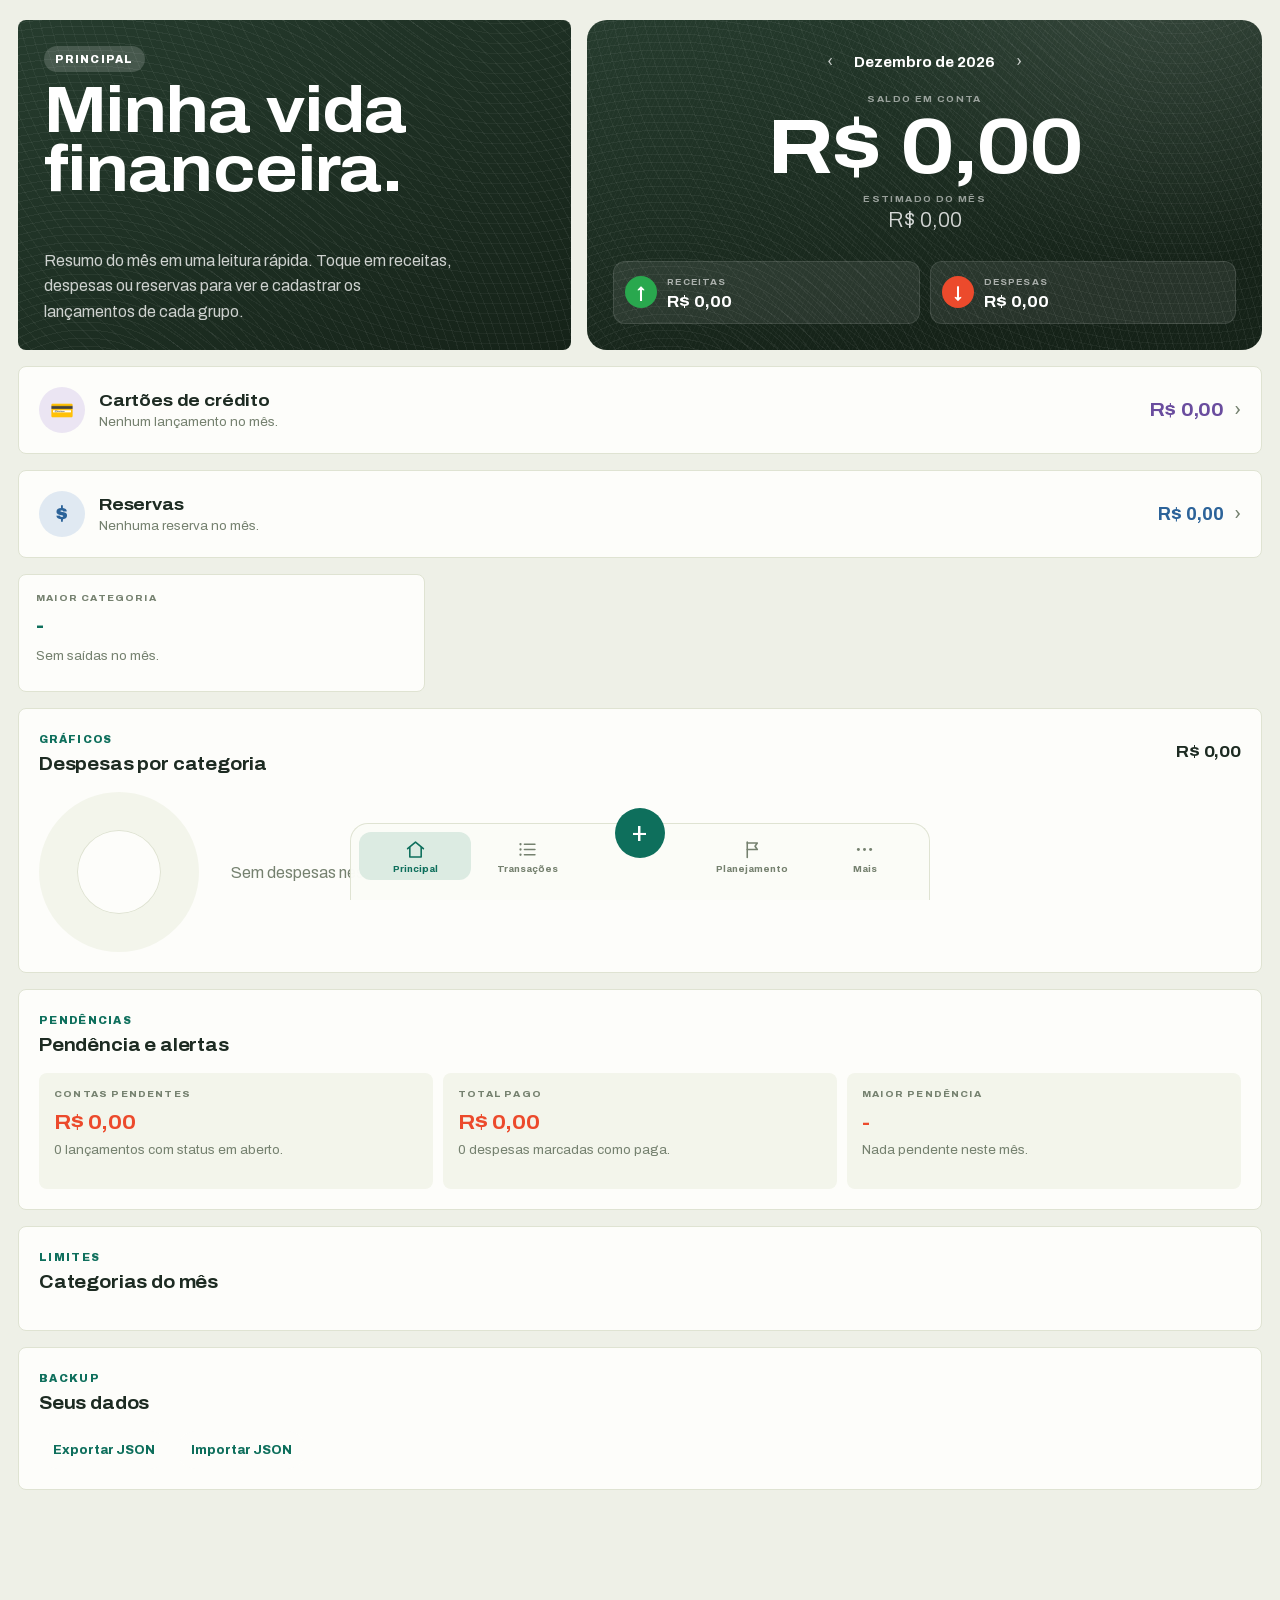
==== commit 596dc131: "Add files via upload" ====
--- a/index.html
+++ b/index.html
@@ -2,7 +2,7 @@
 <html lang="pt-BR">
   <head>
     <meta charset="utf-8" />
-    <meta name="viewport" content="width=device-width, initial-scale=1, viewport-fit=cover" />
+    <meta name="viewport" content="width=device-width, initial-scale=1, viewport-fit=cover, maximum-scale=1, user-scalable=no" />
     <meta name="robots" content="noindex, nofollow" />
     <meta name="theme-color" content="#152218" />
     <title>Carteira Prime — Finanças pessoais</title>
@@ -97,19 +97,9 @@
 
           <div class="metric-grid" aria-label="Resumo financeiro">
             <article class="metric">
-              <span>Disponível</span>
-              <strong id="availableMetric">R$ 0,00</strong>
-              <small>Depois de gastos e reservas.</small>
-            </article>
-            <article class="metric">
               <span>Maior categoria</span>
               <strong id="topCategoryMetric">-</strong>
               <small id="topCategoryAmount">Sem saídas no mês.</small>
-            </article>
-            <article class="metric">
-              <span>Taxa de reserva</span>
-              <strong id="savingsRateMetric">0%</strong>
-              <small>Quanto das entradas virou reserva.</small>
             </article>
           </div>
 
@@ -141,28 +131,8 @@
                 <span class="kicker">Limites</span>
                 <h2 id="budgetTitle">Categorias do mês</h2>
               </div>
-              <button class="text-btn" id="resetSampleBtn" type="button">Zerar dados</button>
             </div>
             <div class="budget-list" id="budgetList"></div>
-          </section>
-
-          <section class="panel" aria-labelledby="transactionsTitle">
-            <div class="section-head inline">
-              <div>
-                <span class="kicker">Movimentos</span>
-                <h2 id="transactionsTitle">Lançamentos</h2>
-              </div>
-              <div class="filters">
-                <select id="typeFilter" aria-label="Filtrar por tipo">
-                  <option value="all">Todos</option>
-                  <option value="income">Entradas</option>
-                  <option value="expense">Saídas</option>
-                  <option value="saving">Reservas</option>
-                </select>
-                <input id="searchInput" type="search" placeholder="Buscar" aria-label="Buscar lançamento" />
-              </div>
-            </div>
-            <div class="transaction-list" id="transactionList"></div>
           </section>
 
           <section class="panel" aria-labelledby="backupTitle">
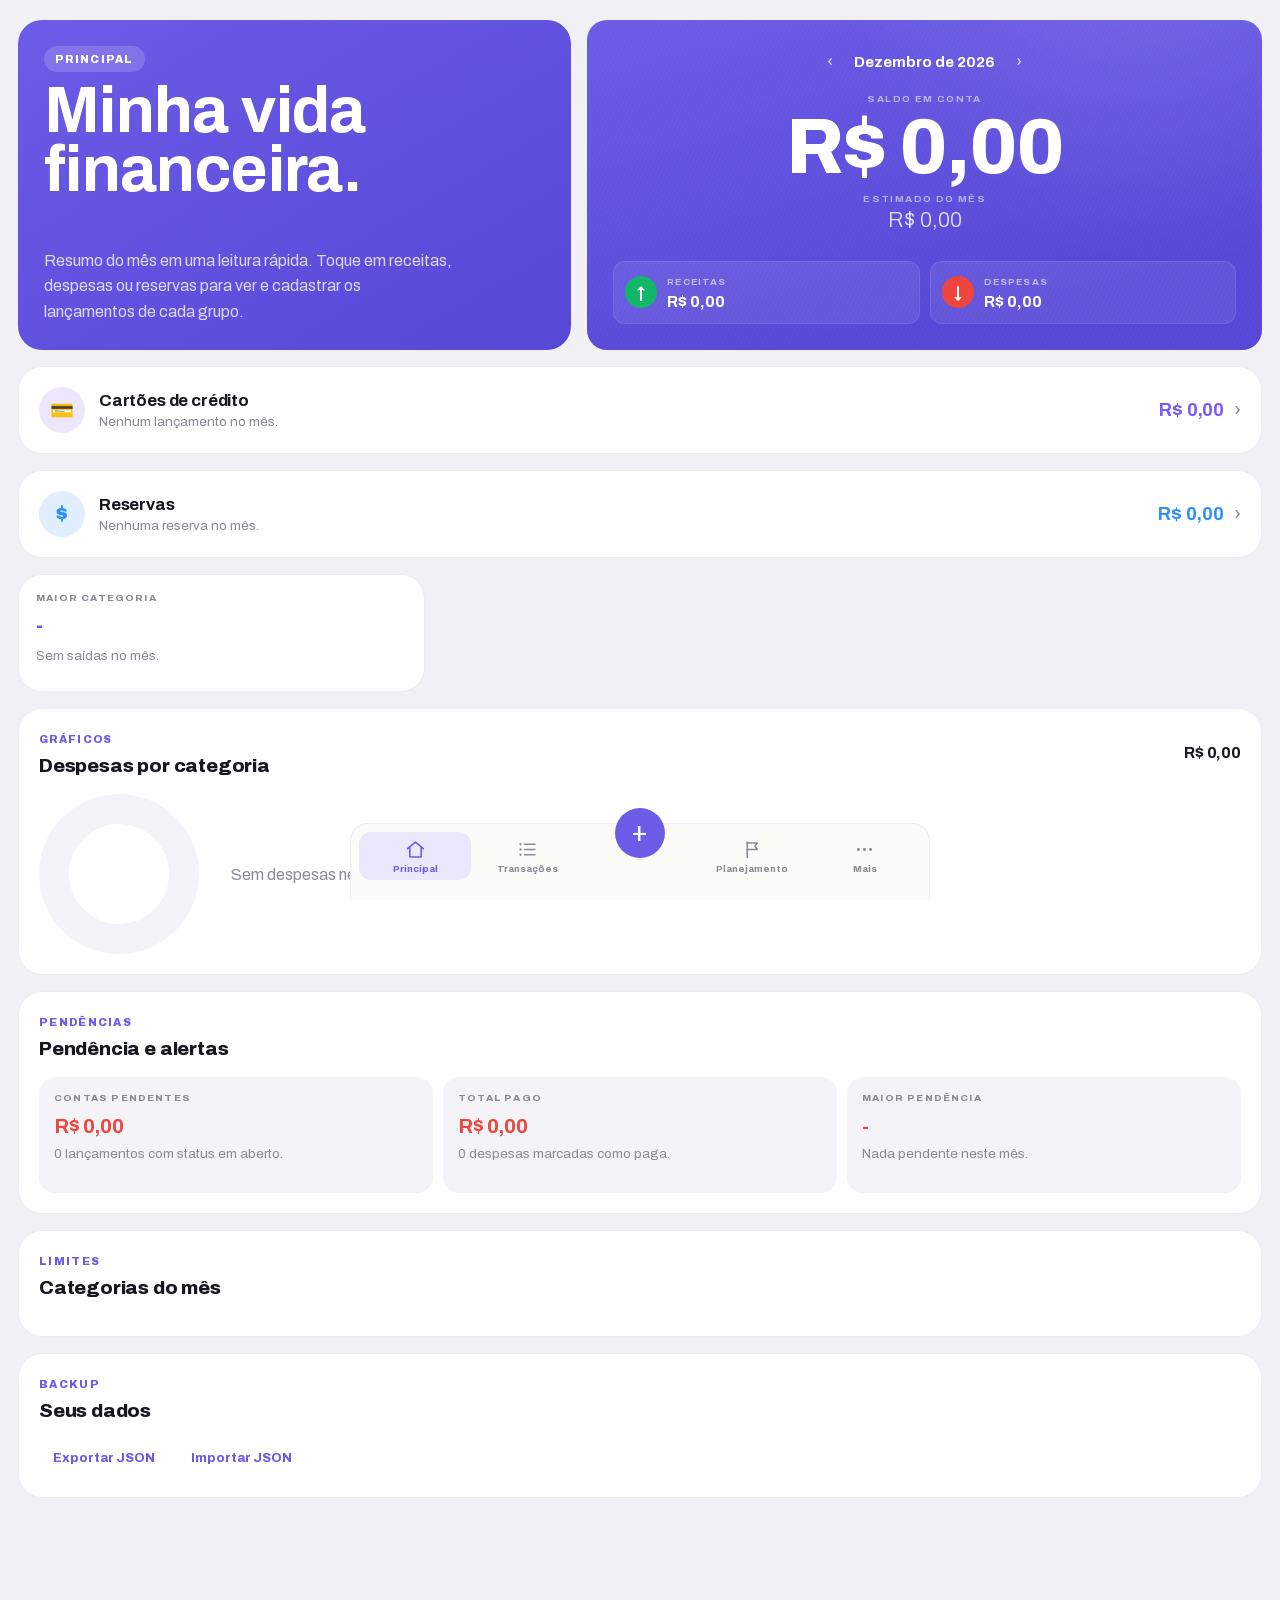
==== commit da8d6d54: "Add files via upload" ====
--- a/index.html
+++ b/index.html
@@ -4,7 +4,8 @@
     <meta charset="utf-8" />
     <meta name="viewport" content="width=device-width, initial-scale=1, viewport-fit=cover, maximum-scale=1, user-scalable=no" />
     <meta name="robots" content="noindex, nofollow" />
-    <meta name="theme-color" content="#152218" />
+    <meta name="color-scheme" content="light" />
+    <meta name="theme-color" content="#5647d6" />
     <title>Carteira Prime — Finanças pessoais</title>
     <link rel="manifest" href="manifest.json" />
     <link rel="apple-touch-icon" href="icon-180.png" />
--- a/styles.css
+++ b/styles.css
@@ -1,34 +1,36 @@
 :root {
-  color-scheme: light;
-  /* Paleta "papel-moeda": tons de impressão das cédulas do Real */
-  --bg: #eef0e7;
-  --surface: #fdfdfa;
-  --surface-2: #f3f5eb;
-  --ink: #1d2b22;
-  --muted: #75816f;
-  --line: #dfe3d2;
-  --brand: #0e6f5c;
-  --brand-dark: #0a5244;
-  --brand-soft: #dcebe2;
-  --green: #29a84e;
-  --green-dark: #1d8a3f;
-  --green-soft: #dcf1e0;
-  --red: #ec4a2c;
-  --red-dark: #c93a1f;
-  --red-soft: #fbe3db;
-  --blue: #2c6399;
-  --blue-dark: #214973;
-  --blue-soft: #e0e9f2;
-  --purple: #6a4d9e;
-  --purple-dark: #523a78;
-  --purple-soft: #ebe5f3;
-  --orange: #b07c2a;
-  --hero-ink: #263c2e;
-  --hero-ink-2: #152218;
-  /* Guilloché: anéis de gravura de segurança, dois centros deslocados */
-  --guilloche:
-    repeating-radial-gradient(circle at 12% 135%, transparent 0 7px, rgba(255, 255, 255, .05) 7px 8px),
-    repeating-radial-gradient(circle at 88% -35%, transparent 0 9px, rgba(255, 255, 255, .045) 9px 10px);
+  /* "only light" impede o escurecimento automático (auto dark) do Chrome/Samsung no Android */
+  color-scheme: only light;
+  /* Base off-white neutra + cores vivas (repaginada jul/2026, refs estilo Ecofin) */
+  --bg: #f1f1f5;
+  --surface: #ffffff;
+  --surface-2: #f4f4f8;
+  --ink: #17171f;
+  --muted: #8a8a97;
+  --line: #ececf1;
+  /* Roxo = cor de marca (home, botões, FAB, ativos) */
+  --brand: #6c5ce7;
+  --brand-dark: #5647d6;
+  --brand-soft: #ebe8fd;
+  --green: #12b76a;
+  --green-dark: #0e9457;
+  --green-soft: #daf6ea;
+  --red: #f0453e;
+  --red-dark: #d2322b;
+  --red-soft: #fde3e1;
+  --blue: #2e90fa;
+  --blue-dark: #1f6fd0;
+  --blue-soft: #e1eefd;
+  --purple: #7a5af8;
+  --purple-dark: #6544e0;
+  --purple-soft: #ece7fe;
+  --orange: #f79009;
+  /* Hero da home = roxo de marca (topo/safe-area combinam) */
+  --hero-ink: #6c5ce7;
+  --hero-ink-2: #5647d6;
+  /* Guilloché desligado nesta versão flat (mantém a sintaxe var(--guilloche), gradiente) */
+  --guilloche: linear-gradient(rgba(255, 255, 255, 0), rgba(255, 255, 255, 0));
+  --radius: 24px;
   --shadow: none;
   --safe-top: max(54px, env(safe-area-inset-top));
   --safe-bottom: max(16px, env(safe-area-inset-bottom));
@@ -38,11 +40,18 @@
 html {
   scroll-behavior: smooth;
   scrollbar-width: none;
-}
-html::-webkit-scrollbar, body::-webkit-scrollbar { width: 0; height: 0; display: none; }
+  /* Trava o overscroll (sem "faixa branca" ao puxar além do topo/fim) */
+  overscroll-behavior: none;
+  /* O topo (safe area / status bar) fica na cor do hero, não branco */
+  background: var(--hero-ink-2);
+  -webkit-text-size-adjust: 100%;
+}
+* { scrollbar-width: none; -ms-overflow-style: none; }
+*::-webkit-scrollbar { width: 0; height: 0; display: none; }
 body {
   margin: 0;
   min-height: 100vh;
+  overscroll-behavior: none;
   background: var(--bg);
   color: var(--ink);
   font-family: "Archivo", ui-sans-serif, system-ui, -apple-system, BlinkMacSystemFont, "Segoe UI", sans-serif;
@@ -133,7 +142,7 @@
   flex-direction: column;
   justify-content: space-between;
   padding: 26px;
-  border-radius: 8px;
+  border-radius: var(--radius);
   overflow: hidden;
   color: white;
   background:
@@ -175,7 +184,7 @@
 
 .balance-card, .entry-panel, .panel, .metric {
   border: 1px solid var(--line);
-  border-radius: 8px;
+  border-radius: var(--radius);
   background: var(--surface);
   box-shadow: var(--shadow);
 }
@@ -225,9 +234,8 @@
   text-align: center;
   font-size: clamp(3rem, 6vw, 5rem);
   line-height: .95;
-  font-weight: 700;
-  font-stretch: 116%;
-  letter-spacing: -0.015em;
+  font-weight: 800;
+  letter-spacing: -0.02em;
 }
 
 .eye-btn {
@@ -311,7 +319,7 @@
   text-transform: uppercase;
   letter-spacing: .12em;
 }
-.quick-stat strong { font-weight: 700; font-stretch: 110%; }
+.quick-stat strong { font-weight: 700; }
 
 .content-grid {
   display: grid;
@@ -327,7 +335,7 @@
 }
 
 .section-head { margin-bottom: 18px; }
-.section-head h2 { font-size: 1.1rem; }
+.section-head h2 { font-size: 1.2rem; font-weight: 800; letter-spacing: -0.01em; }
 .section-head.inline {
   display: flex;
   justify-content: space-between;
@@ -348,11 +356,13 @@
   width: 100%;
   min-height: 46px;
   border: 1px solid var(--line);
-  border-radius: 8px;
+  border-radius: 12px;
   background: var(--surface-2);
   color: var(--ink);
   outline: none;
   padding: 0 13px;
+  /* 16px evita o zoom automático do iOS ao focar o campo */
+  font-size: 16px;
 }
 
 input:focus, select:focus {
@@ -387,10 +397,12 @@
 }
 
 .primary-btn {
-  min-height: 48px;
+  min-height: 54px;
   border-radius: 999px;
   background: var(--accent);
   color: white;
+  font-weight: 800;
+  letter-spacing: .01em;
 }
 
 .primary-btn:hover { background: var(--accent-dark); }
@@ -478,7 +490,7 @@
   min-height: 46px;
   padding: 0 12px;
   border: 1px solid var(--line);
-  border-radius: 8px;
+  border-radius: 12px;
   background: var(--surface-2);
   color: var(--ink);
   text-align: left;
@@ -656,11 +668,28 @@
 .donut-chart::after {
   content: "";
   position: absolute;
-  inset: 38px;
+  inset: 30px;
   border-radius: 50%;
   background: var(--surface);
-  box-shadow: inset 0 0 0 1px var(--line);
-}
+}
+
+.donut-center {
+  position: absolute;
+  inset: 0;
+  z-index: 1;
+  display: grid;
+  place-items: center;
+  gap: 1px;
+  text-align: center;
+}
+.donut-center small {
+  color: var(--muted);
+  font-size: .58rem;
+  font-weight: 700;
+  letter-spacing: .1em;
+  text-transform: uppercase;
+}
+.donut-center strong { font-size: .92rem; color: var(--ink); }
 
 .category-legend {
   display: grid;
@@ -669,7 +698,7 @@
 
 .legend-item {
   display: grid;
-  grid-template-columns: 10px minmax(0, 1fr) auto;
+  grid-template-columns: 10px auto minmax(0, 1fr) auto;
   align-items: center;
   gap: 9px;
   color: #5b6857;
@@ -682,7 +711,14 @@
   border-radius: 50%;
 }
 
-.legend-item span {
+.legend-pct {
+  color: var(--ink);
+  font-weight: 800;
+  font-variant-numeric: tabular-nums;
+  min-width: 2.4em;
+}
+
+.legend-name {
   overflow: hidden;
   text-overflow: ellipsis;
   white-space: nowrap;
@@ -700,7 +736,7 @@
 .alert-card {
   min-height: 116px;
   padding: 15px;
-  border-radius: 8px;
+  border-radius: 16px;
   background: var(--surface-2);
 }
 
@@ -721,7 +757,7 @@
   align-items: center;
   min-height: 92px;
   padding: 13px;
-  border-radius: 8px;
+  border-radius: 16px;
   background: var(--surface-2);
 }
 
@@ -1122,7 +1158,7 @@
 .entry-card {
   position: relative;
   border: 1px solid var(--line);
-  border-radius: 16px;
+  border-radius: 20px;
   background: var(--surface);
 }
 
@@ -1180,7 +1216,6 @@
   grid-row: 1;
   text-align: right;
   font-weight: 800;
-  font-stretch: 108%;
 }
 .entry-amount.income { color: var(--green); }
 .entry-amount.expense { color: var(--red); }
@@ -1415,6 +1450,7 @@
   width: min(560px, 100%);
   max-height: 88vh;
   overflow: auto;
+  overscroll-behavior: contain;
   padding: 20px 20px calc(18px + var(--safe-bottom));
   border-radius: 18px 18px 0 0;
   background: var(--surface);
@@ -1529,8 +1565,8 @@
   .transaction-info strong { font-size: .86rem; }
   .form-row, .section-head.inline { grid-template-columns: 1fr; display: grid; align-items: start; }
   .chart-layout { grid-template-columns: 1fr; justify-items: center; }
-  .donut-chart { width: 140px; }
-  .donut-chart::after { inset: 33px; }
+  .donut-chart { width: 150px; }
+  .donut-chart::after { inset: 28px; }
   .category-legend { width: 100%; }
   .filters { width: 100%; display: grid; grid-template-columns: 1fr; }
   .filters select, .filters input { width: 100%; }
@@ -1546,7 +1582,7 @@
 h1, h2, .detail-title,
 .detail-summary strong, .metric strong, #chartTotal,
 .cards-summary-value strong, .alert-card strong {
-  font-stretch: 112%;
+  letter-spacing: -0.01em;
   letter-spacing: -0.01em;
 }
 
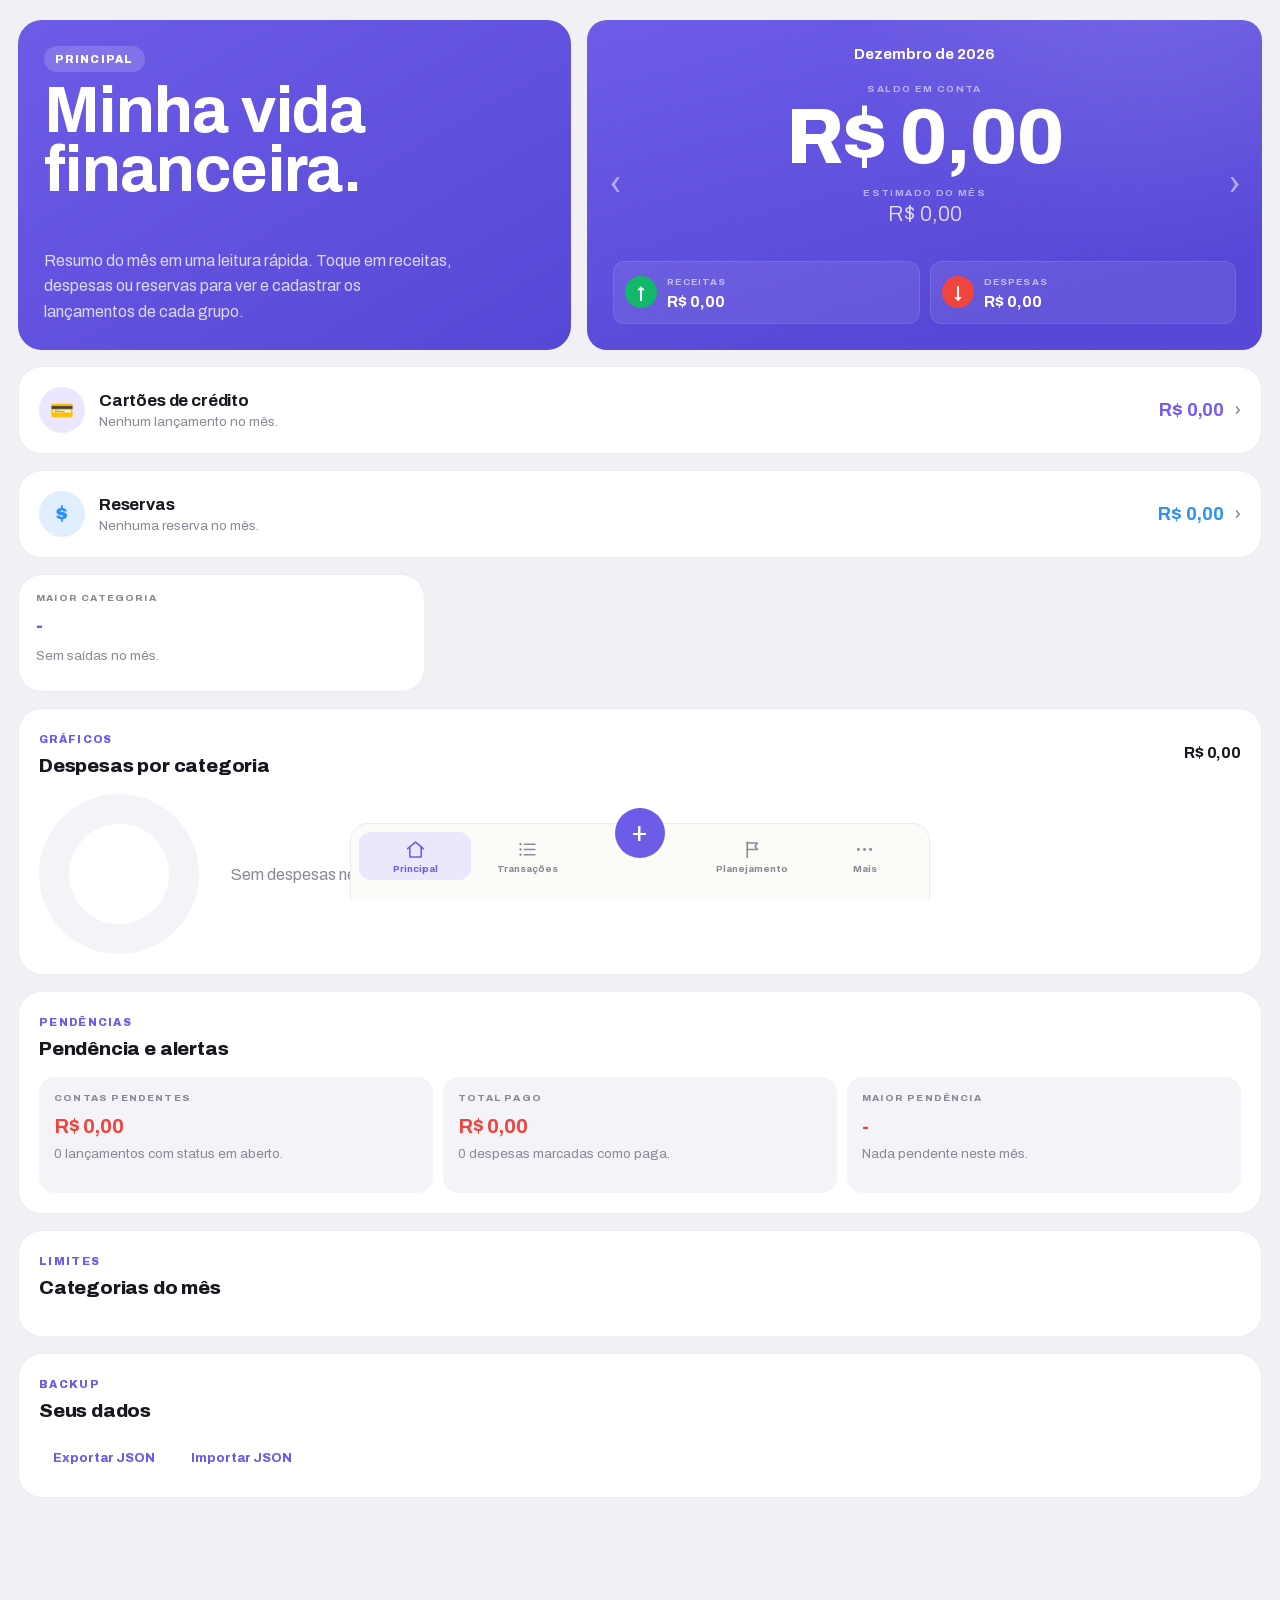
==== commit b48503ae: "Add files via upload" ====
--- a/index.html
+++ b/index.html
@@ -29,14 +29,10 @@
           </div>
 
           <div class="balance-card">
-            <div class="month-switcher" aria-label="Escolher mês">
-              <button id="prevMonth" type="button" aria-label="Mês anterior" title="Mês anterior">
-                <span aria-hidden="true">‹</span>
-              </button>
+            <button class="month-edge left" id="prevMonth" type="button" aria-label="Mês anterior">‹</button>
+            <button class="month-edge right" id="nextMonth" type="button" aria-label="Próximo mês">›</button>
+            <div class="month-switcher" aria-label="Mês atual">
               <strong id="currentMonth"></strong>
-              <button id="nextMonth" type="button" aria-label="Próximo mês" title="Próximo mês">
-                <span aria-hidden="true">›</span>
-              </button>
             </div>
             <div class="balance-main">
               <span class="balance-label">Saldo em conta</span>
@@ -318,10 +314,7 @@
         </div>
         <p class="confirm-desc" id="confirmDesc">Confira os dados antes de marcar como pago.</p>
         <div class="confirm-detail" id="confirmDetail"></div>
-        <div class="form-actions confirm-actions">
-          <button class="primary-btn" id="confirmOkBtn" type="button">Confirmar</button>
-          <button class="secondary-btn" id="confirmCancelBtn" type="button">Cancelar</button>
-        </div>
+        <div class="form-actions confirm-actions" id="confirmActions"></div>
       </div>
     </div>
 
@@ -336,6 +329,36 @@
           <button class="primary-btn new-category-btn" type="submit">Criar</button>
         </form>
         <div class="category-options" id="categoryOptions"></div>
+      </div>
+    </div>
+
+    <div class="sheet-backdrop" id="budgetSheet" hidden>
+      <div class="sheet" role="dialog" aria-modal="true" aria-labelledby="budgetSheetTitle">
+        <div class="sheet-head">
+          <h2 id="budgetSheetTitle">Editar categoria</h2>
+          <button class="sheet-close" id="budgetCloseBtn" type="button" aria-label="Fechar">×</button>
+        </div>
+        <form id="budgetForm">
+          <input id="budgetOldName" type="hidden" />
+          <label>
+            Nome
+            <input id="budgetName" name="budgetName" type="text" autocomplete="off" required />
+          </label>
+          <div class="recur-field">
+            <span class="field-label">Limite mensal</span>
+            <label class="check-row">
+              <input id="budgetNoLimit" type="checkbox" />
+              <span>Sem limite (não controlar)</span>
+            </label>
+          </div>
+          <div class="inst-field" id="budgetLimitField">
+            <span class="field-label">Valor do limite</span>
+            <input id="budgetLimit" type="number" min="0" step="0.01" inputmode="decimal" placeholder="0,00" />
+          </div>
+          <div class="form-actions">
+            <button class="primary-btn" type="submit">Salvar</button>
+          </div>
+        </form>
       </div>
     </div>
 
--- a/styles.css
+++ b/styles.css
@@ -96,6 +96,26 @@
 .month-switcher button:hover { background: rgba(255, 255, 255, .14); }
 .month-switcher strong { padding: 0 6px; text-align: center; font-size: .95rem; font-weight: 700; }
 
+/* Setas grandes de mês nas extremidades do hero (fáceis de tocar) + swipe */
+.balance-card .month-edge {
+  position: absolute;
+  top: 50%;
+  transform: translateY(-50%);
+  width: 52px;
+  height: 104px;
+  display: grid;
+  place-items: center;
+  border: 0;
+  background: transparent;
+  color: rgba(255, 255, 255, .5);
+  font-size: 2.3rem;
+  line-height: 1;
+  z-index: 4;
+}
+.balance-card .month-edge.left { left: 2px; }
+.balance-card .month-edge.right { right: 2px; }
+.balance-card .month-edge:active { color: #fff; }
+
 .ghost-btn, .primary-btn, .text-btn {
   border: 0;
   font-weight: 760;
@@ -428,6 +448,28 @@
 .field-label { color: #48584c; font-size: .76rem; font-weight: 700; }
 .recur-field, .inst-field { display: grid; gap: 8px; }
 .inst-field[hidden] { display: none; }
+.inst-field.is-disabled { opacity: .4; pointer-events: none; }
+
+.check-row {
+  display: flex;
+  align-items: center;
+  gap: 10px;
+  color: var(--ink);
+  font-size: .92rem;
+  font-weight: 600;
+  cursor: pointer;
+}
+.check-row input {
+  width: 22px;
+  height: 22px;
+  min-height: 0;
+  padding: 0;
+  accent-color: var(--accent);
+}
+
+.budget-pct { color: var(--muted); font-weight: 800; }
+.budget-item.is-over .progress span { background: var(--red); }
+.budget-item.is-over .budget-pct { color: var(--red); }
 .recur-hint { margin: -2px 0 0; color: var(--muted); font-size: .74rem; }
 
 .stepper {
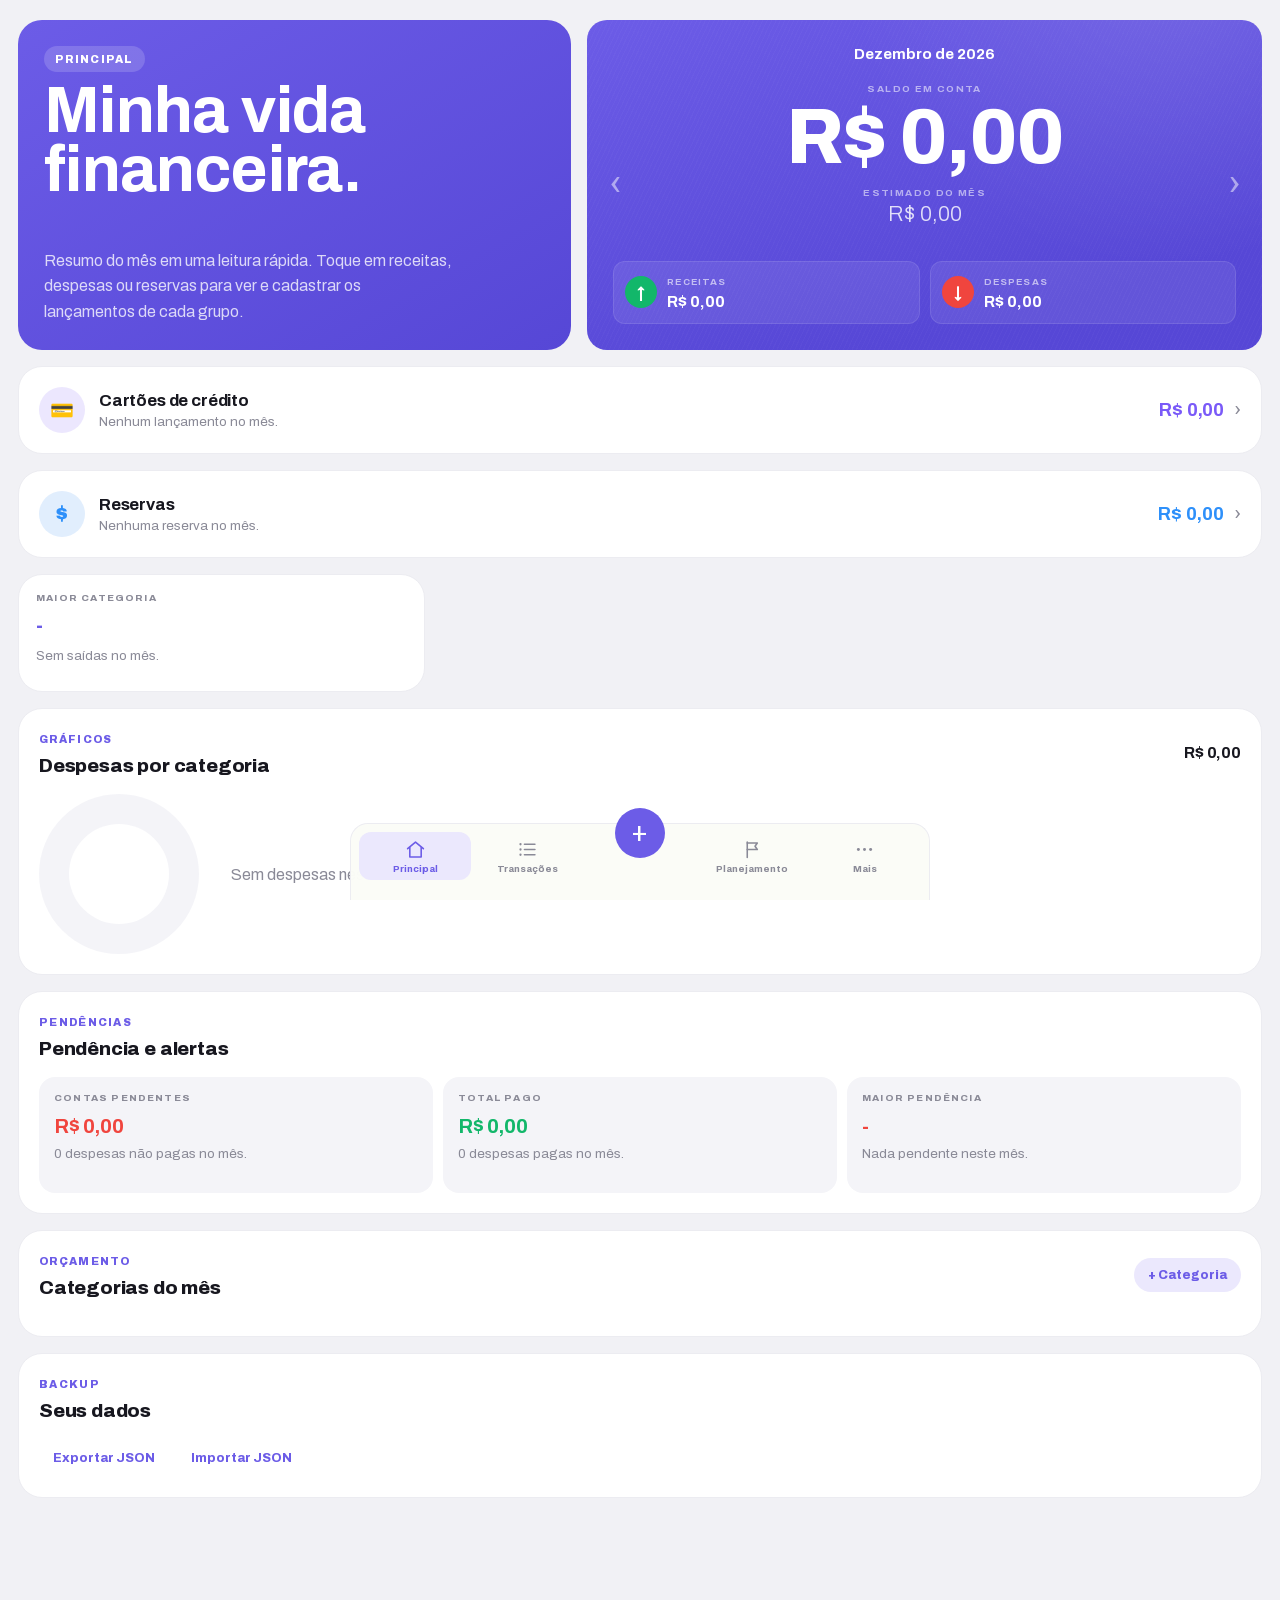
==== commit 950b98ad: "Add files via upload" ====
--- a/index.html
+++ b/index.html
@@ -114,20 +114,21 @@
             </div>
           </section>
 
-          <section class="panel alerts-panel" aria-labelledby="alertsTitle">
+          <a class="panel alerts-panel" href="#/despesas" aria-labelledby="alertsTitle">
             <div class="section-head">
               <span class="kicker">Pendências</span>
               <h2 id="alertsTitle">Pendência e alertas</h2>
             </div>
             <div class="alert-grid" id="alertGrid"></div>
-          </section>
+          </a>
 
           <section class="panel" aria-labelledby="budgetTitle">
             <div class="section-head inline">
               <div>
-                <span class="kicker">Limites</span>
+                <span class="kicker">Orçamento</span>
                 <h2 id="budgetTitle">Categorias do mês</h2>
               </div>
+              <button class="add-cat-btn" id="addCategoryBtn" type="button">+ Categoria</button>
             </div>
             <div class="budget-list" id="budgetList"></div>
           </section>
--- a/styles.css
+++ b/styles.css
@@ -470,6 +470,22 @@
 .budget-pct { color: var(--muted); font-weight: 800; }
 .budget-item.is-over .progress span { background: var(--red); }
 .budget-item.is-over .budget-pct { color: var(--red); }
+
+.add-cat-btn {
+  flex: none;
+  min-height: 34px;
+  padding: 0 14px;
+  border: 0;
+  border-radius: 999px;
+  background: var(--accent-soft);
+  color: var(--accent);
+  font-weight: 800;
+  font-size: .78rem;
+}
+.add-cat-btn:active { background: var(--accent); color: #fff; }
+
+.alert-card.paid strong { color: var(--green); }
+.alerts-panel { display: block; }
 .recur-hint { margin: -2px 0 0; color: var(--muted); font-size: .74rem; }
 
 .stepper {
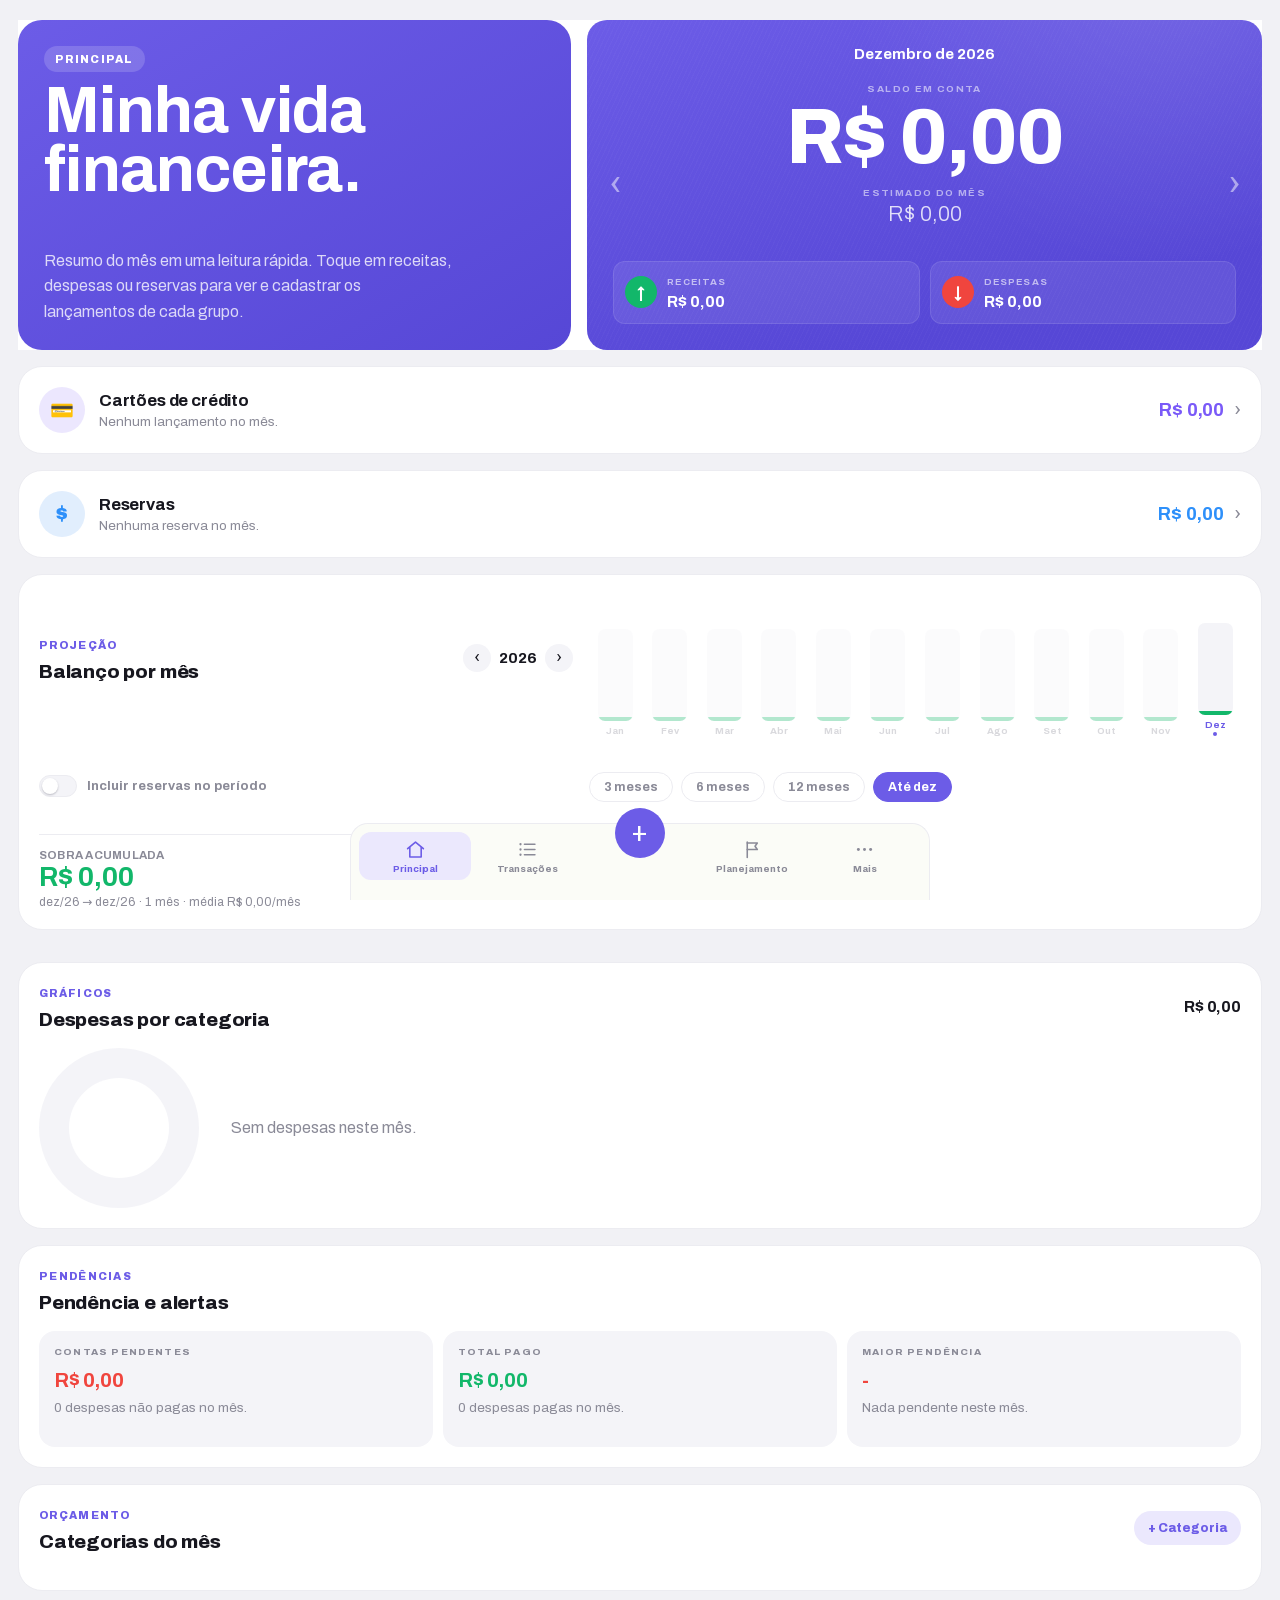
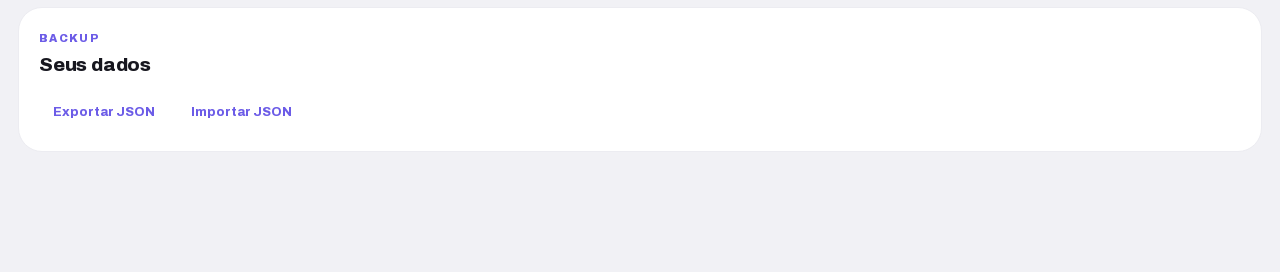
==== commit 2a264861: "Add files via upload" ====
--- a/index.html
+++ b/index.html
@@ -92,13 +92,35 @@
             </div>
           </a>
 
-          <div class="metric-grid" aria-label="Resumo financeiro">
-            <article class="metric">
-              <span>Maior categoria</span>
-              <strong id="topCategoryMetric">-</strong>
-              <small id="topCategoryAmount">Sem saídas no mês.</small>
-            </article>
-          </div>
+          <section class="panel balance-panel" aria-labelledby="balanceTitle">
+            <div class="section-head inline">
+              <div>
+                <span class="kicker">Projeção</span>
+                <h2 id="balanceTitle">Balanço por mês</h2>
+              </div>
+              <div class="year-nav">
+                <button class="year-arrow" id="balancePrevYear" type="button" aria-label="Ano anterior">‹</button>
+                <strong id="balanceYear">2026</strong>
+                <button class="year-arrow" id="balanceNextYear" type="button" aria-label="Próximo ano">›</button>
+              </div>
+            </div>
+            <div class="balance-bars" id="balanceBars" role="group" aria-label="Balanço mês a mês — toque para somar"></div>
+            <button type="button" class="reserve-toggle" id="balanceReserveToggle" aria-pressed="false">
+              <span class="switch" aria-hidden="true"><i></i></span>
+              <span>Incluir reservas no período</span>
+            </button>
+            <div class="balance-chips" id="balanceChips">
+              <button type="button" class="chip" data-bal-preset="3">3 meses</button>
+              <button type="button" class="chip" data-bal-preset="6">6 meses</button>
+              <button type="button" class="chip" data-bal-preset="12">12 meses</button>
+              <button type="button" class="chip" data-bal-preset="dez">Até dez</button>
+            </div>
+            <div class="balance-summary">
+              <small id="balanceAccumLabel">Sobra acumulada</small>
+              <strong id="balanceAccum">R$ 0,00</strong>
+              <span id="balanceRange"></span>
+            </div>
+          </section>
 
           <section class="panel insights-panel" aria-labelledby="insightsTitle">
             <div class="section-head inline">
@@ -189,7 +211,6 @@
           </div>
         </section>
 
-        <div class="detail-breakdown" id="detailBreakdown" hidden></div>
         <div class="entry-list" id="detailList"></div>
       </div>
     </main>
@@ -304,6 +325,18 @@
           <button class="sheet-close" id="sortCloseBtn" type="button" aria-label="Fechar">×</button>
         </div>
         <div class="sort-options" id="sortOptions"></div>
+        <button class="secondary-btn sort-clear" id="sortClearBtn" type="button">Limpar filtro</button>
+      </div>
+    </div>
+
+    <div class="sheet-backdrop" id="catViewSheet" hidden>
+      <div class="sheet cat-view-sheet" role="dialog" aria-modal="true" aria-labelledby="catViewTitle">
+        <div class="sheet-head">
+          <h2 id="catViewTitle">Categoria</h2>
+          <button class="sheet-close" id="catViewCloseBtn" type="button" aria-label="Fechar">×</button>
+        </div>
+        <p class="cat-view-sub" id="catViewSub"></p>
+        <div class="cat-view-list" id="catViewList"></div>
       </div>
     </div>
 
--- a/styles.css
+++ b/styles.css
@@ -704,6 +704,186 @@
 
 .panel { padding: 20px; box-shadow: var(--shadow); }
 
+/* --- Balanço por mês / projeção --- */
+.balance-panel { background: var(--surface); }
+
+.year-nav {
+  display: flex;
+  align-items: center;
+  gap: 8px;
+}
+.year-nav strong { font-size: .95rem; min-width: 3ch; text-align: center; }
+.year-arrow {
+  display: grid;
+  place-items: center;
+  width: 28px;
+  height: 28px;
+  border: 0;
+  border-radius: 50%;
+  background: var(--surface-2);
+  color: var(--ink);
+  font-size: 1.1rem;
+  line-height: 1;
+  cursor: pointer;
+}
+
+.balance-bars {
+  display: flex;
+  gap: 3px;
+  align-items: flex-end;
+  margin-top: 16px;
+  overflow-x: auto;
+  padding-bottom: 2px;
+}
+
+.balance-bar {
+  flex: 1 0 24px;
+  display: flex;
+  flex-direction: column;
+  align-items: center;
+  gap: 5px;
+  padding: 2px 0;
+  border: 0;
+  background: none;
+  cursor: pointer;
+  -webkit-tap-highlight-color: transparent;
+}
+.bal-val {
+  font-size: .5rem;
+  font-weight: 800;
+  color: var(--muted);
+  white-space: nowrap;
+  line-height: 1;
+  min-height: .6em;
+}
+.bal-track {
+  display: flex;
+  align-items: flex-end;
+  width: 68%;
+  height: 92px;
+  border-radius: 7px;
+  background: var(--surface-2);
+  overflow: hidden;
+}
+.bal-track i {
+  display: block;
+  width: 100%;
+  border-radius: 7px;
+  transition: height .18s ease;
+}
+.balance-bar.is-pos .bal-track i { background: var(--green); }
+.balance-bar.is-neg .bal-track i { background: var(--red); }
+.bal-mon {
+  font-size: .6rem;
+  font-weight: 700;
+  color: var(--muted);
+  text-transform: capitalize;
+}
+/* Não marcada: esmaecida. Marcada: cheia, com destaque no rótulo do mês. */
+.balance-bar.is-off { opacity: .32; }
+.balance-bar.is-on .bal-mon { color: var(--ink); }
+.balance-bar.is-on.is-pos .bal-val { color: var(--green); }
+.balance-bar.is-on.is-neg .bal-val { color: var(--red); }
+.balance-bar.is-current .bal-mon {
+  color: var(--brand);
+  position: relative;
+}
+.balance-bar.is-current .bal-mon::after {
+  content: "";
+  display: block;
+  width: 4px;
+  height: 4px;
+  margin: 2px auto 0;
+  border-radius: 50%;
+  background: var(--brand);
+}
+.balance-bar:focus-visible { outline: 2px solid var(--brand); outline-offset: 2px; border-radius: 8px; }
+
+.reserve-toggle {
+  display: flex;
+  align-items: center;
+  gap: 10px;
+  margin-top: 14px;
+  padding: 0;
+  border: 0;
+  background: none;
+  color: var(--muted);
+  font-size: .82rem;
+  font-weight: 700;
+  cursor: pointer;
+}
+.reserve-toggle .switch {
+  flex: none;
+  width: 38px;
+  height: 22px;
+  border-radius: 999px;
+  background: var(--surface-2);
+  border: 1px solid var(--line);
+  transition: background .16s ease;
+}
+.reserve-toggle .switch i {
+  display: block;
+  width: 16px;
+  height: 16px;
+  margin: 2px;
+  border-radius: 50%;
+  background: #fff;
+  box-shadow: 0 1px 2px rgba(20, 20, 40, .25);
+  transition: transform .16s ease;
+}
+.reserve-toggle.is-on { color: var(--ink); }
+.reserve-toggle.is-on .switch { background: var(--blue); border-color: var(--blue); }
+.reserve-toggle.is-on .switch i { transform: translateX(16px); }
+.reserve-toggle:focus-visible { outline: 2px solid var(--brand); outline-offset: 2px; border-radius: 8px; }
+
+.balance-chips {
+  display: flex;
+  gap: 8px;
+  margin-top: 16px;
+  overflow-x: auto;
+}
+.balance-chips .chip {
+  flex: 0 0 auto;
+  padding: 7px 14px;
+  border: 1px solid var(--line);
+  border-radius: 999px;
+  background: var(--surface);
+  color: var(--muted);
+  font-size: .78rem;
+  font-weight: 700;
+  cursor: pointer;
+}
+.balance-chips .chip.is-active {
+  border-color: var(--brand);
+  background: var(--brand);
+  color: #fff;
+}
+
+.balance-summary {
+  margin-top: 16px;
+  padding-top: 14px;
+  border-top: 1px solid var(--line);
+  display: grid;
+  gap: 2px;
+}
+.balance-summary small {
+  font-size: .72rem;
+  font-weight: 700;
+  letter-spacing: .02em;
+  text-transform: uppercase;
+  color: var(--muted);
+}
+.balance-summary #balanceAccum {
+  font-size: 1.7rem;
+  color: var(--green);
+  line-height: 1.1;
+}
+.balance-summary #balanceAccum.is-neg { color: var(--red); }
+.balance-summary #balanceRange {
+  font-size: .76rem;
+  color: var(--muted);
+}
+
 .insights-panel {
   background: var(--surface);
 }
@@ -1402,6 +1582,45 @@
 .sort-option .sort-check { color: var(--accent); font-weight: 800; opacity: 0; }
 .sort-option.is-selected { border-color: var(--accent); background: var(--accent-soft); }
 .sort-option.is-selected .sort-check { opacity: 1; }
+.sort-clear { margin-top: 10px; width: 100%; }
+
+/* Cabeçalho de grupo (ordenação "Agrupar por categoria") */
+.entry-group {
+  display: flex;
+  width: 100%;
+  align-items: baseline;
+  justify-content: space-between;
+  gap: 12px;
+  margin: 14px 4px 2px;
+  color: var(--tone, var(--muted));
+  font-weight: 800;
+  font-size: .82rem;
+}
+.entry-group span:last-child { color: var(--ink); }
+.entry-list > .entry-group:first-child { margin-top: 2px; }
+
+/* Popup de lançamentos de uma categoria (card de Orçamento) */
+.budget-item[role="button"] { cursor: pointer; }
+.budget-item[role="button"]:focus-visible { outline: 2px solid var(--brand); outline-offset: 2px; }
+.cat-view-sub { margin: -4px 0 12px; color: var(--muted); font-size: .82rem; }
+.cat-view-list { display: grid; gap: 8px; max-height: 52vh; overflow-y: auto; }
+.cat-view-row {
+  display: grid;
+  grid-template-columns: 40px minmax(0, 1fr) auto;
+  gap: 12px;
+  align-items: center;
+  padding: 11px 12px;
+  border: 1px solid var(--line);
+  border-radius: 14px;
+  background: var(--surface);
+}
+.cat-view-row.is-paid { opacity: .5; }
+.cat-view-row .category-dot { width: 40px; height: 40px; font-size: .82rem; }
+.cat-view-info { min-width: 0; }
+.cat-view-info strong { display: block; font-size: .9rem; overflow: hidden; text-overflow: ellipsis; white-space: nowrap; }
+.cat-view-info span { display: block; margin-top: 2px; color: var(--muted); font-size: .74rem; }
+.cat-view-amount { font-weight: 800; color: var(--red); white-space: nowrap; }
+.cat-view-empty { padding: 24px 8px; text-align: center; color: var(--muted); font-size: .85rem; }
 
 .detail-title {
   justify-self: center;
